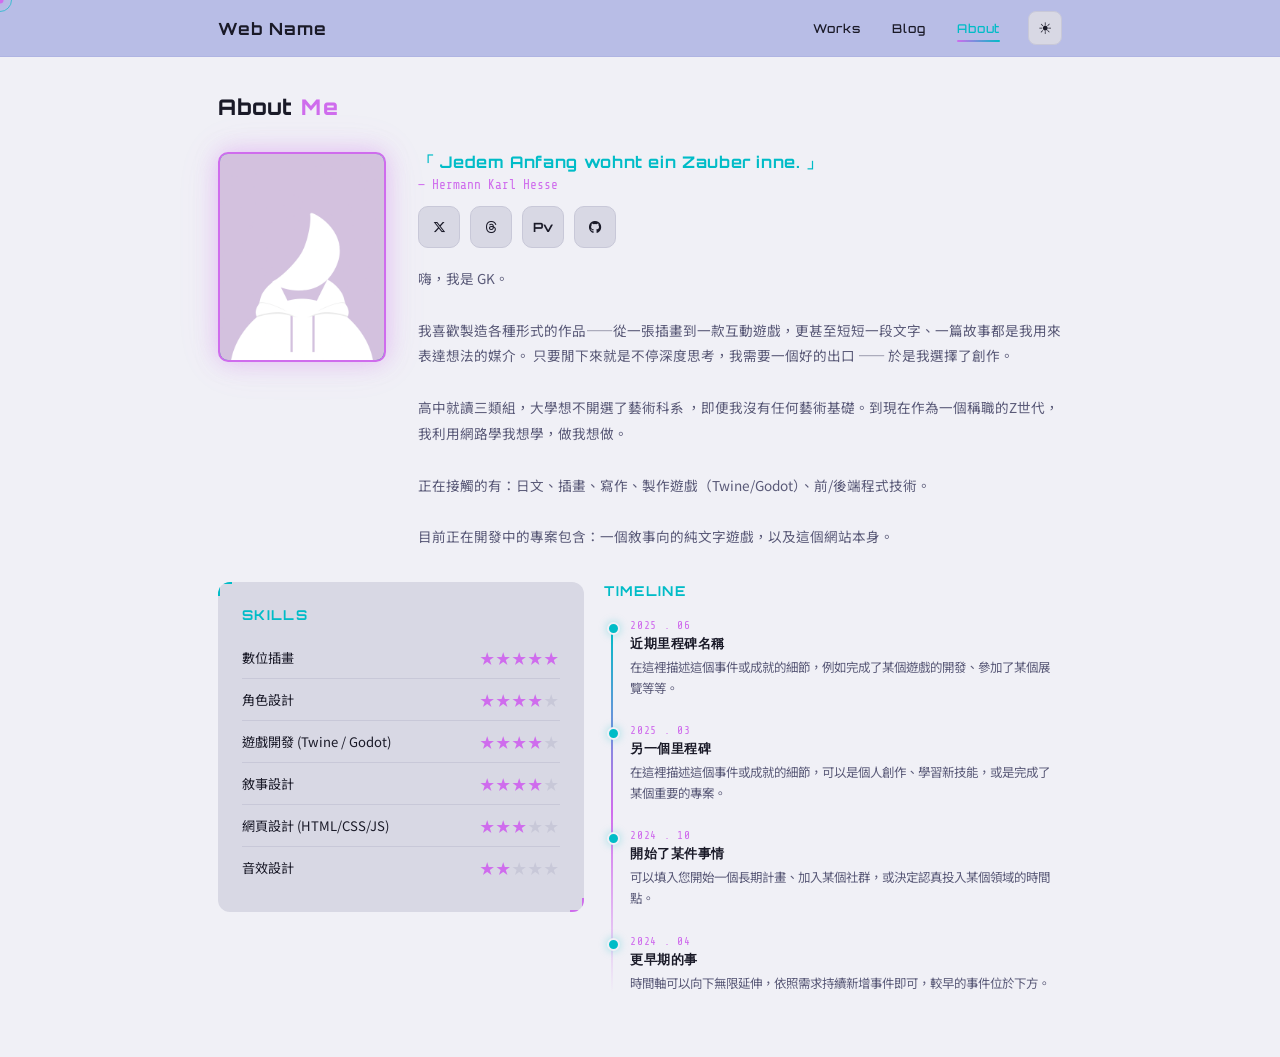
==== about.html @ 09acd8f0 "add pages" ====
<!doctype html>
<html lang="zh-Hant" data-theme="light">
  <head>
    <meta charset="UTF-8" />
    <meta name="viewport" content="width=device-width, initial-scale=1.0" />
    <title>About — Your Name</title>
    <link rel="stylesheet" href="style.css" />
    <link rel="preconnect" href="https://fonts.googleapis.com" />
    <link rel="preconnect" href="https://fonts.gstatic.com" crossorigin />
    <!-- Font Awesome 6 for social icons -->
    <link
      rel="stylesheet"
      href="https://cdnjs.cloudflare.com/ajax/libs/font-awesome/6.5.0/css/all.min.css"
    />
  </head>
  <body>
    <!-- ── CURSOR ────────────────────────────────────────── -->
    <div class="cursor-dot" id="cursorDot"></div>
    <div class="cursor-ring" id="cursorRing"></div>

    <!-- ── NAVIGATION ─────────────────────────────────────── -->
    <nav>
      <div class="nav-inner">
        <a href="index.html" class="logo">Web Name</a>
        <div class="nav-links">
          <a href="work.html" class="nav-link">Works</a>
          <a href="blog.html" class="nav-link">Blog</a>
          <a href="about.html" class="nav-link active">About</a>
          <button class="theme-toggle" id="themeToggle" title="切換主題">
            ☀
          </button>
        </div>
      </div>
    </nav>

    <!-- ── MAIN ───────────────────────────────────────────── -->
    <main>
      <h1 class="page-heading">About <span class="accent">Me</span></h1>

      <!-- ═══ Hero Section ════════════════════════════════════ -->
      <div class="about-hero">
        <!-- Photo -->
        <div class="about-photo">
          <img src="Profile_Ret.png" alt="Your Name" />
        </div>

        <!-- Text Block -->
        <div class="about-text">
          <div class="about-quote">
            「 Jedem Anfang wohnt ein Zauber inne. 」
          </div>
          <div class="about-quote-sub">— Hermann Karl Hesse</div>

          <!-- Social Buttons -->
          <div class="socials">
            <a
              href="https://x.com/none_shadow01"
              target="_blank"
              class="social-btn"
              title="X (Twitter)"
            >
              <i class="fa-brands fa-x-twitter"></i>
            </a>
            <a
              href="https://www.threads.com/@ns7414_"
              target="_blank"
              class="social-btn"
              title="Threads"
            >
              <i class="fa-brands fa-threads"></i>
            </a>
            <!-- Pixiv 無 FA 圖示，使用自訂文字 -->
            <a
              href="https://www.pixiv.net/users/71376239"
              target="_blank"
              class="social-btn"
              title="Pixiv"
            >
              Pv
            </a>
            <a
              href="https://github.com/ns-7414"
              target="_blank"
              class="social-btn"
              title="GitHub"
            >
              <i class="fa-brands fa-github"></i>
            </a>
          </div>

          <!-- Bio -->
          <p class="about-bio">
            嗨，我是 GK。<br /><br />
            我喜歡製造各種形式的作品——從一張插畫到一款互動遊戲，更甚至短短一段文字、一篇故事都是我用來表達想法的媒介。
            只要閒下來就是不停深度思考，我需要一個好的出口 ——
            於是我選擇了創作。<br /><br />
            高中就讀三類組，大學想不開選了藝術科系
            ，即便我沒有任何藝術基礎。到現在作為一個稱職的Z世代，我利用網路學我想學，做我想做。<br /><br />
            正在接觸的有：日文、插畫、寫作、製作遊戲（Twine/Godot）、前/後端程式技術。<br /><br />
            目前正在開發中的專案包含：一個敘事向的純文字遊戲，以及這個網站本身。
          </p>
        </div>
      </div>

      <!-- ═══ Bottom Grid: Skills + Timeline ═════════════════ -->
      <div class="about-bottom">
        <!-- Detailed Skills Card -->
        <div class="card">
          <div class="card-title">Skills</div>

          <div class="skill-detail">
            <span class="skill-detail-name">數位插畫</span>
            <span class="stars">
              <span class="star-on">★</span><span class="star-on">★</span
              ><span class="star-on">★</span><span class="star-on">★</span
              ><span class="star-on">★</span>
            </span>
          </div>
          <div class="skill-detail">
            <span class="skill-detail-name">角色設計</span>
            <span class="stars">
              <span class="star-on">★</span><span class="star-on">★</span
              ><span class="star-on">★</span><span class="star-on">★</span
              ><span class="star-off">★</span>
            </span>
          </div>
          <div class="skill-detail">
            <span class="skill-detail-name">遊戲開發 (Twine / Godot)</span>
            <span class="stars">
              <span class="star-on">★</span><span class="star-on">★</span
              ><span class="star-on">★</span><span class="star-on">★</span
              ><span class="star-off">★</span>
            </span>
          </div>
          <div class="skill-detail">
            <span class="skill-detail-name">敘事設計</span>
            <span class="stars">
              <span class="star-on">★</span><span class="star-on">★</span
              ><span class="star-on">★</span><span class="star-on">★</span
              ><span class="star-off">★</span>
            </span>
          </div>
          <div class="skill-detail">
            <span class="skill-detail-name">網頁設計 (HTML/CSS/JS)</span>
            <span class="stars">
              <span class="star-on">★</span><span class="star-on">★</span
              ><span class="star-on">★</span><span class="star-off">★</span
              ><span class="star-off">★</span>
            </span>
          </div>
          <div class="skill-detail">
            <span class="skill-detail-name">音效設計</span>
            <span class="stars">
              <span class="star-on">★</span><span class="star-on">★</span
              ><span class="star-off">★</span><span class="star-off">★</span
              ><span class="star-off">★</span>
            </span>
          </div>
        </div>

        <!-- Timeline -->
        <div>
          <div class="timeline-title">Timeline</div>
          <div class="timeline">
            <div class="tl-item">
              <div class="tl-dot"></div>
              <div class="tl-date">2025 . 06</div>
              <div class="tl-event-title">近期里程碑名稱</div>
              <div class="tl-desc">
                在這裡描述這個事件或成就的細節，例如完成了某個遊戲的開發、參加了某個展覽等等。
              </div>
            </div>

            <div class="tl-item">
              <div class="tl-dot"></div>
              <div class="tl-date">2025 . 03</div>
              <div class="tl-event-title">另一個里程碑</div>
              <div class="tl-desc">
                在這裡描述這個事件或成就的細節，可以是個人創作、學習新技能，或是完成了某個重要的專案。
              </div>
            </div>

            <div class="tl-item">
              <div class="tl-dot"></div>
              <div class="tl-date">2024 . 10</div>
              <div class="tl-event-title">開始了某件事情</div>
              <div class="tl-desc">
                可以填入您開始一個長期計畫、加入某個社群，或決定認真投入某個領域的時間點。
              </div>
            </div>

            <div class="tl-item">
              <div class="tl-dot"></div>
              <div class="tl-date">2024 . 04</div>
              <div class="tl-event-title">更早期的事</div>
              <div class="tl-desc">
                時間軸可以向下無限延伸，依照需求持續新增事件即可，較早的事件位於下方。
              </div>
            </div>
          </div>
        </div>
      </div>
      <!-- /about-bottom -->
    </main>

    <!-- ── SCRIPTS ─────────────────────────────────────────── -->
    <script>
      /* ── Cursor ── */
      const dot = document.getElementById("cursorDot");
      const ring = document.getElementById("cursorRing");
      let mx = 0,
        my = 0,
        rx = 0,
        ry = 0;
      document.addEventListener("mousemove", (e) => {
        mx = e.clientX;
        my = e.clientY;
        dot.style.left = mx + "px";
        dot.style.top = my + "px";
      });
      (function animateRing() {
        rx += (mx - rx) * 0.13;
        ry += (my - ry) * 0.13;
        ring.style.left = rx + "px";
        ring.style.top = ry + "px";
        requestAnimationFrame(animateRing);
      })();
      document.querySelectorAll("a, button").forEach((el) => {
        el.addEventListener("mouseenter", () => {
          dot.classList.add("expanded");
          ring.classList.add("expanded");
        });
        el.addEventListener("mouseleave", () => {
          dot.classList.remove("expanded");
          ring.classList.remove("expanded");
        });
      });

      /* ── Theme Toggle ── */
      const toggle = document.getElementById("themeToggle");
      const saved = localStorage.getItem("theme") || "light";
      document.documentElement.setAttribute("data-theme", saved);
      toggle.textContent = saved === "dark" ? "☽" : "☀";
      toggle.addEventListener("click", () => {
        const curr = document.documentElement.getAttribute("data-theme");
        const next = curr === "dark" ? "light" : "dark";
        document.documentElement.setAttribute("data-theme", next);
        localStorage.setItem("theme", next);
        toggle.textContent = next === "dark" ? "☽" : "☀";
      });
    </script>
  </body>
</html>
---- style.css ----
/* ================================================================
   PERSONAL PORTFOLIO + BLOG — GAME STYLE
   style.css
   ================================================================ */

@import url("https://fonts.googleapis.com/css2?family=Noto+Sans+TC:wght@300;400;500;700&family=Orbitron:wght@400;500;600;700;900&family=Share+Tech+Mono&display=swap");

/* ── VARIABLES ─────────────────────────────────────────────── */
:root {
  --bg: #f0f0f6;
  --bg2: #e4e4ec;
  --card: #d8d8e4;
  --card2: #c8c8d8;
  --text: #1a1a28;
  --text2: #5a5a78;
  --nav-bg: rgba(180, 185, 228, 0.92);
  --nav-border: rgba(160, 165, 220, 0.4);
  --purple: #cf6ced;
  --cyan: #00bcc7;
  --green: #46ebac;
  --shadow: rgba(0, 0, 0, 0.1);
  --shadow-md: rgba(0, 0, 0, 0.16);
  --glow-p: rgba(207, 108, 237, 0.35);
  --glow-c: rgba(0, 188, 199, 0.35);
  --r: 12px;
  --r-sm: 8px;
}

[data-theme="dark"] {
  --bg: #0a0a10;
  --bg2: #14141e;
  --card: #1c1c2c;
  --card2: #262638;
  --text: #e2e2f2;
  --text2: #8080a8;
  --nav-bg: rgba(12, 12, 24, 0.94);
  --nav-border: rgba(60, 60, 100, 0.5);
  --shadow: rgba(0, 0, 0, 0.4);
  --shadow-md: rgba(0, 0, 0, 0.55);
}

/* ── RESET & BASE ─────────────────────────────────────────── */
*,
*::before,
*::after {
  margin: 0;
  padding: 0;
  box-sizing: border-box;
}

html {
  scroll-behavior: smooth;
}

body {
  font-family: "Noto Sans TC", sans-serif;
  background: var(--bg);
  color: var(--text);
  transition:
    background 0.35s,
    color 0.35s;
  cursor: none;
  min-height: 100vh;
  overflow-x: hidden;
}

a {
  color: inherit;
  text-decoration: none;
}
img {
  display: block;
  width: 100%;
  height: 100%;
  object-fit: cover;
}

/* ── CUSTOM CURSOR ─────────────────────────────────────────── */
.cursor-dot {
  position: fixed;
  width: 7px;
  height: 7px;
  background: var(--purple);
  border-radius: 50%;
  pointer-events: none;
  z-index: 9999;
  transform: translate(-50%, -50%);
  transition:
    background 0.2s,
    transform 0.1s;
  box-shadow: 0 0 6px var(--glow-p);
}
.cursor-ring {
  position: fixed;
  width: 24px;
  height: 24px;
  border: 1.5px solid var(--cyan);
  border-radius: 50%;
  pointer-events: none;
  z-index: 9998;
  transform: translate(-50%, -50%);
  opacity: 0.65;
  transition:
    width 0.25s,
    height 0.25s,
    opacity 0.25s;
}
.cursor-dot.expanded {
  width: 10px;
  height: 10px;
  background: var(--cyan);
}
.cursor-ring.expanded {
  width: 36px;
  height: 36px;
  opacity: 0.35;
}

/* ── ANNOUNCEMENT BAR ──────────────────────────────────────── */
.announce-bar {
  text-align: center;
  background: var(--green);
  overflow: hidden;
  padding: 7px 0;
  position: relative;
  z-index: 600;
}
.announce-track {
  display: inline-flex;
  white-space: nowrap;
  /* animation: marquee 30s linear infinite; */
}
.announce-track span {
  font-family: "Orbitron", monospace;
  font-size: 0.73rem;
  font-weight: 600;
  letter-spacing: 0.1em;
  color: #0a200a;
  padding: 0 48px;
}
@keyframes marquee {
  from {
    transform: translateX(0);
  }
  to {
    transform: translateX(-50%);
  }
}

/* ── NAVIGATION ────────────────────────────────────────────── */
nav {
  position: sticky;
  top: 0;
  z-index: 500;
  background: var(--nav-bg);
  backdrop-filter: blur(14px);
  -webkit-backdrop-filter: blur(14px);
  border-bottom: 1px solid var(--nav-border);
  transition: background 0.35s;
}
.nav-inner {
  max-width: 900px;
  margin: 0 auto;
  padding: 0 28px;
  height: 56px;
  display: flex;
  align-items: center;
  justify-content: space-between;
}
.logo {
  font-family: "Orbitron", monospace;
  font-size: 1.05rem;
  font-weight: 700;
  letter-spacing: 0.06em;
  color: var(--text);
  transition: color 0.2s;
}
.logo:hover {
  color: var(--cyan);
}

.nav-links {
  display: flex;
  align-items: center;
  gap: 4px;
}
.nav-link {
  font-family: "Orbitron", monospace;
  font-size: 0.76rem;
  font-weight: 500;
  letter-spacing: 0.06em;
  color: var(--text);
  padding: 8px 14px;
  position: relative;
  transition: color 0.2s;
}
.nav-link::after {
  content: "";
  position: absolute;
  bottom: 2px;
  left: 14px;
  right: 14px;
  height: 2px;
  background: linear-gradient(90deg, var(--purple), var(--cyan));
  border-radius: 2px;
  transform: scaleX(0);
  transform-origin: left;
  transition: transform 0.25s ease;
}
.nav-link.active {
  color: var(--cyan);
}
.nav-link.active::after {
  transform: scaleX(1);
}
.nav-link:hover {
  color: var(--cyan);
}
.nav-link:hover::after {
  transform: scaleX(1);
}

/* Theme toggle */
.theme-toggle {
  margin-left: 10px;
  background: var(--card);
  border: 1px solid var(--card2);
  color: var(--text);
  width: 34px;
  height: 34px;
  border-radius: var(--r-sm);
  cursor: none;
  font-size: 1rem;
  display: flex;
  align-items: center;
  justify-content: center;
  transition: all 0.2s;
  flex-shrink: 0;
}
.theme-toggle:hover {
  background: var(--purple);
  color: #fff;
  border-color: var(--purple);
  box-shadow: 0 0 10px var(--glow-p);
}

/* ── MAIN LAYOUT ───────────────────────────────────────────── */
main {
  max-width: 900px;
  margin: 0 auto;
  padding: 36px 28px 64px;
  animation: fadeUp 0.4s ease-out;
}
@keyframes fadeUp {
  from {
    opacity: 0;
    transform: translateY(14px);
  }
  to {
    opacity: 1;
    transform: translateY(0);
  }
}

/* ── CARDS ─────────────────────────────────────────────────── */
.card {
  background: var(--card);
  border-radius: var(--r);
  padding: 24px;
  position: relative;
  overflow: hidden;
  transition: box-shadow 0.25s;
}
.card:hover {
  box-shadow:
    0 6px 28px var(--shadow-md),
    0 0 0 1px rgba(0, 188, 199, 0.18);
}
/* Game UI corner brackets */
.card::before,
.card::after {
  content: "";
  position: absolute;
  width: 14px;
  height: 14px;
}
.card::before {
  top: 0;
  left: 0;
  border-top: 2px solid var(--cyan);
  border-left: 2px solid var(--cyan);
}
.card::after {
  bottom: 0;
  right: 0;
  border-bottom: 2px solid var(--purple);
  border-right: 2px solid var(--purple);
}

.card-title {
  font-family: "Orbitron", monospace;
  font-size: 0.85rem;
  font-weight: 700;
  letter-spacing: 0.1em;
  color: var(--cyan);
  margin-bottom: 14px;
  text-transform: uppercase;
}
.card-text {
  font-size: 0.84rem;
  color: var(--text2);
  line-height: 1.85;
}

/* ════════════════════════════════════════════════════════════
   INDEX PAGE
   ════════════════════════════════════════════════════════════ */
.hero {
  display: flex;
  align-items: center;
  gap: 28px;
  margin-bottom: 28px;
}
.hero-avatar {
  width: 96px;
  height: 96px;
  border-radius: 50%;
  background: linear-gradient(135deg, #4a90d9, #2060b0);
  flex-shrink: 0;
  overflow: hidden;
  border: 3px solid var(--cyan);
  box-shadow:
    0 0 18px var(--glow-c),
    0 0 36px rgba(0, 188, 199, 0.15);
}
.hero-name {
  font-family: "Orbitron", monospace;
  font-size: 1.65rem;
  font-weight: 800;
  letter-spacing: 0.04em;
  margin-bottom: 6px;
  color: var(--text);
}
.hero-tagline {
  font-size: 0.88rem;
  color: var(--text2);
  line-height: 1.6;
}
.hero-tag-accent {
  color: var(--purple);
}

.info-grid {
  display: grid;
  grid-template-columns: 1fr 1.15fr;
  gap: 20px;
}

/* ── SKILL BARS ──────────────────────────────────────────── */
.skill-item {
  margin-bottom: 20px;
}
.skill-item:last-child {
  margin-bottom: 0;
}
.skill-header {
  display: flex;
  justify-content: space-between;
  align-items: baseline;
  margin-bottom: 7px;
}
.skill-name {
  font-size: 0.8rem;
  color: var(--text2);
  letter-spacing: 0.03em;
}
.skill-val {
  font-family: "Share Tech Mono", monospace;
  font-size: 0.76rem;
  color: var(--cyan);
}
.skill-bar {
  height: 10px;
  background: var(--card2);
  border-radius: 999px;
  overflow: hidden;
  border: 1px solid rgba(255, 255, 255, 0.05);
}
.skill-fill {
  height: 100%;
  width: 0;
  background: linear-gradient(90deg, var(--purple), var(--cyan));
  border-radius: 999px;
  box-shadow: 0 0 8px var(--glow-p);
  animation: fillBar 1.5s cubic-bezier(0.22, 1, 0.36, 1) forwards;
}
.skill-fill:nth-child(1) {
  animation-delay: 0.1s;
}
.skill-fill:nth-child(2) {
  animation-delay: 0.2s;
}
.skill-fill:nth-child(3) {
  animation-delay: 0.3s;
}
@keyframes fillBar {
  to {
    width: var(--w);
  }
}

/* ════════════════════════════════════════════════════════════
   WORK PAGE
   ════════════════════════════════════════════════════════════ */
.page-heading {
  font-family: "Orbitron", monospace;
  font-size: 1.35rem;
  font-weight: 800;
  letter-spacing: 0.05em;
  margin-bottom: 32px;
  color: var(--text);
}
.page-heading .accent {
  color: var(--purple);
}

.work-section {
  margin-bottom: 44px;
}
.section-label {
  font-family: "Share Tech Mono", monospace;
  font-size: 0.78rem;
  letter-spacing: 0.12em;
  color: var(--text2);
  margin-bottom: 16px;
  text-transform: uppercase;
}
.section-label::before {
  content: "// ";
  color: var(--cyan);
}

.work-grid {
  display: grid;
  grid-template-columns: repeat(3, 1fr);
  gap: 16px;
  margin-bottom: 10px;
}
.work-card {
  border-radius: var(--r);
  overflow: hidden;
  aspect-ratio: 4/3;
  background: #56c9c4;
  position: relative;
  display: block;
  transition:
    transform 0.25s,
    box-shadow 0.25s;
}
.work-card:hover {
  transform: translateY(-5px);
  box-shadow:
    0 10px 28px var(--shadow-md),
    0 0 14px var(--glow-c);
}
.work-card img {
  position: absolute;
  inset: 0;
  width: 100%;
  height: 100%;
  object-fit: cover;
  transition: transform 0.35s;
}
.work-card:hover img {
  transform: scale(1.06);
}
.work-card-overlay {
  position: absolute;
  inset: 0;
  background: linear-gradient(to top, rgba(0, 0, 0, 0.65) 0%, transparent 55%);
  opacity: 0;
  transition: opacity 0.25s;
  display: flex;
  align-items: flex-end;
  padding: 14px;
}
.work-card:hover .work-card-overlay {
  opacity: 1;
}
.work-card-label {
  font-family: "Orbitron", monospace;
  font-size: 0.75rem;
  font-weight: 600;
  color: #fff;
  letter-spacing: 0.05em;
}

/* Color variants for placeholder cards */
.work-card.c1 {
  background: linear-gradient(135deg, #5ecfc9, #38b2ac);
}
.work-card.c2 {
  background: linear-gradient(135deg, #69d2b5, #38b2ac);
}
.work-card.c3 {
  background: linear-gradient(135deg, #5ecfc9, #2eaaa4);
}
.work-card.game-c {
  background: linear-gradient(135deg, #4a9cc7, #2b78b0);
}
.work-card.web-c {
  background: linear-gradient(135deg, #7b8fc7, #5567b0);
}

.more-link {
  display: block;
  text-align: right;
  font-family: "Share Tech Mono", monospace;
  font-size: 0.78rem;
  color: var(--cyan);
  letter-spacing: 0.08em;
  transition:
    color 0.2s,
    letter-spacing 0.2s;
}
.more-link:hover {
  color: var(--purple);
  letter-spacing: 0.14em;
}

/* ── GAME DETAIL PAGE ──────────────────────────────────────── */
.game-detail-hero {
  display: grid;
  grid-template-columns: 1.2fr 1fr;
  gap: 28px;
  margin-bottom: 28px;
}
.game-screenshots {
  display: grid;
  grid-template-columns: 1fr 1fr;
  gap: 10px;
}
.game-screenshot {
  border-radius: var(--r-sm);
  overflow: hidden;
  aspect-ratio: 16/9;
  background: var(--card);
}
.game-screenshot.main-shot {
  grid-column: 1 / -1;
  aspect-ratio: 16/9;
}
.game-info {
  display: flex;
  flex-direction: column;
  gap: 16px;
}
.game-title {
  font-family: "Orbitron", monospace;
  font-size: 1.4rem;
  font-weight: 800;
  color: var(--text);
  letter-spacing: 0.04em;
}
.game-tag {
  display: inline-block;
  font-family: "Share Tech Mono", monospace;
  font-size: 0.7rem;
  color: var(--cyan);
  border: 1px solid var(--cyan);
  padding: 2px 8px;
  border-radius: 4px;
  margin-right: 6px;
  letter-spacing: 0.06em;
}
.game-desc {
  font-size: 0.85rem;
  color: var(--text2);
  line-height: 1.85;
}
.game-link-btn {
  display: inline-flex;
  align-items: center;
  gap: 8px;
  background: linear-gradient(90deg, var(--purple), var(--cyan));
  color: #fff;
  font-family: "Orbitron", monospace;
  font-size: 0.78rem;
  font-weight: 600;
  letter-spacing: 0.08em;
  padding: 12px 24px;
  border-radius: var(--r-sm);
  transition:
    opacity 0.2s,
    transform 0.2s;
  width: fit-content;
}
.game-link-btn:hover {
  opacity: 0.9;
  transform: translateY(-2px);
}

/* ════════════════════════════════════════════════════════════
   ABOUT PAGE
   ════════════════════════════════════════════════════════════ */
.about-hero {
  display: flex;
  gap: 32px;
  margin-bottom: 32px;
  align-items: flex-start;
}
.about-photo {
  width: 168px;
  min-width: 168px;
  height: 210px;
  border-radius: 10px;
  background: linear-gradient(160deg, #5577cc, #2244aa);
  overflow: hidden;
  border: 2px solid var(--purple);
  box-shadow:
    0 0 22px var(--glow-p),
    0 0 44px rgba(207, 108, 237, 0.1);
  flex-shrink: 0;
}
.about-text {
  flex: 1;
}
.about-quote {
  font-family: "Orbitron", monospace;
  font-size: 1rem;
  font-weight: 700;
  color: var(--cyan);
  margin-bottom: 4px;
  letter-spacing: 0.04em;
}
.about-quote-sub {
  font-size: 0.8rem;
  color: var(--purple);
  margin-bottom: 14px;
  font-family: "Share Tech Mono", monospace;
}
.socials {
  display: flex;
  gap: 10px;
  margin-bottom: 18px;
}
.social-btn {
  width: 42px;
  height: 42px;
  background: var(--card);
  border-radius: 10px;
  display: flex;
  align-items: center;
  justify-content: center;
  color: var(--text);
  font-size: 1.05rem;
  border: 1px solid var(--card2);
  transition: all 0.22s;
  font-family: "Orbitron", monospace;
  font-weight: 700;
  font-size: 0.8rem;
}
.social-btn:hover {
  background: var(--cyan);
  color: #fff;
  border-color: var(--cyan);
  box-shadow: 0 0 14px var(--glow-c);
  transform: translateY(-2px);
}
.about-bio {
  font-size: 0.85rem;
  color: var(--text2);
  line-height: 1.9;
}

/* About bottom grid */
.about-bottom {
  display: grid;
  grid-template-columns: 1fr 1.25fr;
  gap: 20px;
  align-items: start;
}

/* Detailed skills */
.skill-detail {
  display: flex;
  align-items: center;
  gap: 10px;
  padding: 10px 0;
  border-bottom: 1px solid var(--card2);
  font-size: 0.82rem;
}
.skill-detail:last-child {
  border-bottom: none;
}
.skill-detail-name {
  flex: 1;
  color: var(--text);
}
.stars {
  letter-spacing: 2px;
  font-size: 0.9rem;
}
.star-on {
  color: var(--purple);
}
.star-off {
  color: var(--card2);
}

/* Timeline */
.timeline-title {
  font-family: "Orbitron", monospace;
  font-size: 0.85rem;
  font-weight: 700;
  letter-spacing: 0.1em;
  color: var(--cyan);
  margin-bottom: 20px;
  text-transform: uppercase;
}
.timeline {
  position: relative;
  padding-left: 26px;
}
.timeline::before {
  content: "";
  position: absolute;
  left: 7px;
  top: 8px;
  bottom: 0;
  width: 2px;
  background: linear-gradient(
    to bottom,
    var(--cyan),
    var(--purple),
    transparent
  );
  border-radius: 2px;
}
.tl-item {
  position: relative;
  margin-bottom: 26px;
}
.tl-item:last-child {
  margin-bottom: 0;
}
.tl-dot {
  position: absolute;
  left: -23px;
  top: 3px;
  width: 13px;
  height: 13px;
  border-radius: 50%;
  background: var(--cyan);
  border: 2px solid var(--bg);
  box-shadow: 0 0 8px var(--glow-c);
  transition: background 0.2s;
}
.tl-item:hover .tl-dot {
  background: var(--purple);
}
.tl-date {
  font-family: "Share Tech Mono", monospace;
  font-size: 0.7rem;
  color: var(--purple);
  letter-spacing: 0.06em;
  margin-bottom: 3px;
}
.tl-event-title {
  font-family: "Orbitron", monospace;
  font-size: 0.8rem;
  font-weight: 600;
  color: var(--text);
  letter-spacing: 0.04em;
  margin-bottom: 4px;
}
.tl-desc {
  font-size: 0.78rem;
  color: var(--text2);
  line-height: 1.65;
}

/* ════════════════════════════════════════════════════════════
   BLOG PAGE
   ════════════════════════════════════════════════════════════ */
.filter-row {
  display: flex;
  gap: 10px;
  margin-bottom: 28px;
  flex-wrap: wrap;
}
.filter-btn {
  padding: 7px 22px;
  border-radius: 999px;
  border: 1.5px solid var(--card2);
  background: transparent;
  color: var(--text2);
  font-size: 0.8rem;
  cursor: none;
  font-family: "Noto Sans TC", sans-serif;
  letter-spacing: 0.04em;
  transition: all 0.22s;
}
.filter-btn:hover {
  border-color: var(--cyan);
  color: var(--cyan);
}
.filter-btn.active {
  background: linear-gradient(90deg, var(--purple), var(--cyan));
  border-color: transparent;
  color: #fff;
  box-shadow: 0 0 12px var(--glow-c);
}

.article-list {
  display: flex;
  flex-direction: column;
  gap: 14px;
}
.article-card {
  display: flex;
  gap: 0;
  background: var(--card);
  border-radius: var(--r);
  overflow: hidden;
  text-decoration: none;
  color: var(--text);
  border: 1px solid transparent;
  transition:
    transform 0.22s,
    box-shadow 0.22s,
    border-color 0.22s;
}
.article-card:hover {
  transform: translateX(5px);
  box-shadow: 0 6px 24px var(--shadow-md);
  border-color: rgba(0, 188, 199, 0.25);
}
.article-thumb {
  width: 134px;
  min-width: 134px;
  height: 116px;
  background: linear-gradient(135deg, #5ecfc9, #38b2ac);
  flex-shrink: 0;
  overflow: hidden;
  position: relative;
}
.article-thumb::after {
  content: "";
  position: absolute;
  inset: 0;
  background: linear-gradient(to right, transparent, rgba(0, 0, 0, 0.05));
}
.article-body {
  padding: 16px 18px;
  flex: 1;
  display: flex;
  flex-direction: column;
  justify-content: center;
}
.article-cat {
  font-family: "Share Tech Mono", monospace;
  font-size: 0.68rem;
  color: var(--purple);
  letter-spacing: 0.1em;
  text-transform: uppercase;
  margin-bottom: 5px;
}
.article-title {
  font-family: "Orbitron", monospace;
  font-size: 0.88rem;
  font-weight: 700;
  color: var(--text);
  letter-spacing: 0.03em;
  margin-bottom: 8px;
  line-height: 1.4;
}
.article-excerpt {
  font-size: 0.79rem;
  color: var(--text2);
  line-height: 1.7;
  display: -webkit-box;
  -webkit-line-clamp: 3;
  -webkit-box-orient: vertical;
  overflow: hidden;
}
.article-date {
  font-family: "Share Tech Mono", monospace;
  font-size: 0.68rem;
  color: var(--cyan);
  margin-top: 8px;
  letter-spacing: 0.06em;
}

/* Article transition (hidden) */
.article-card[style*="none"] {
  display: none !important;
}

/* ── HIDDEN / UTIL ──────────────────────────────────────────── */
.hidden {
  display: none !important;
}

/* ── RESPONSIVE ─────────────────────────────────────────────── */
@media (max-width: 680px) {
  .info-grid {
    grid-template-columns: 1fr;
  }
  .work-grid {
    grid-template-columns: repeat(2, 1fr);
  }
  .about-hero {
    flex-direction: column;
  }
  .about-photo {
    width: 100%;
    min-width: unset;
    height: 220px;
  }
  .about-bottom {
    grid-template-columns: 1fr;
  }
  .article-thumb {
    width: 96px;
    min-width: 96px;
    height: 100px;
  }
  .game-detail-hero {
    grid-template-columns: 1fr;
  }
  .nav-inner {
    padding: 0 16px;
  }
  main {
    padding: 24px 16px 48px;
  }
}
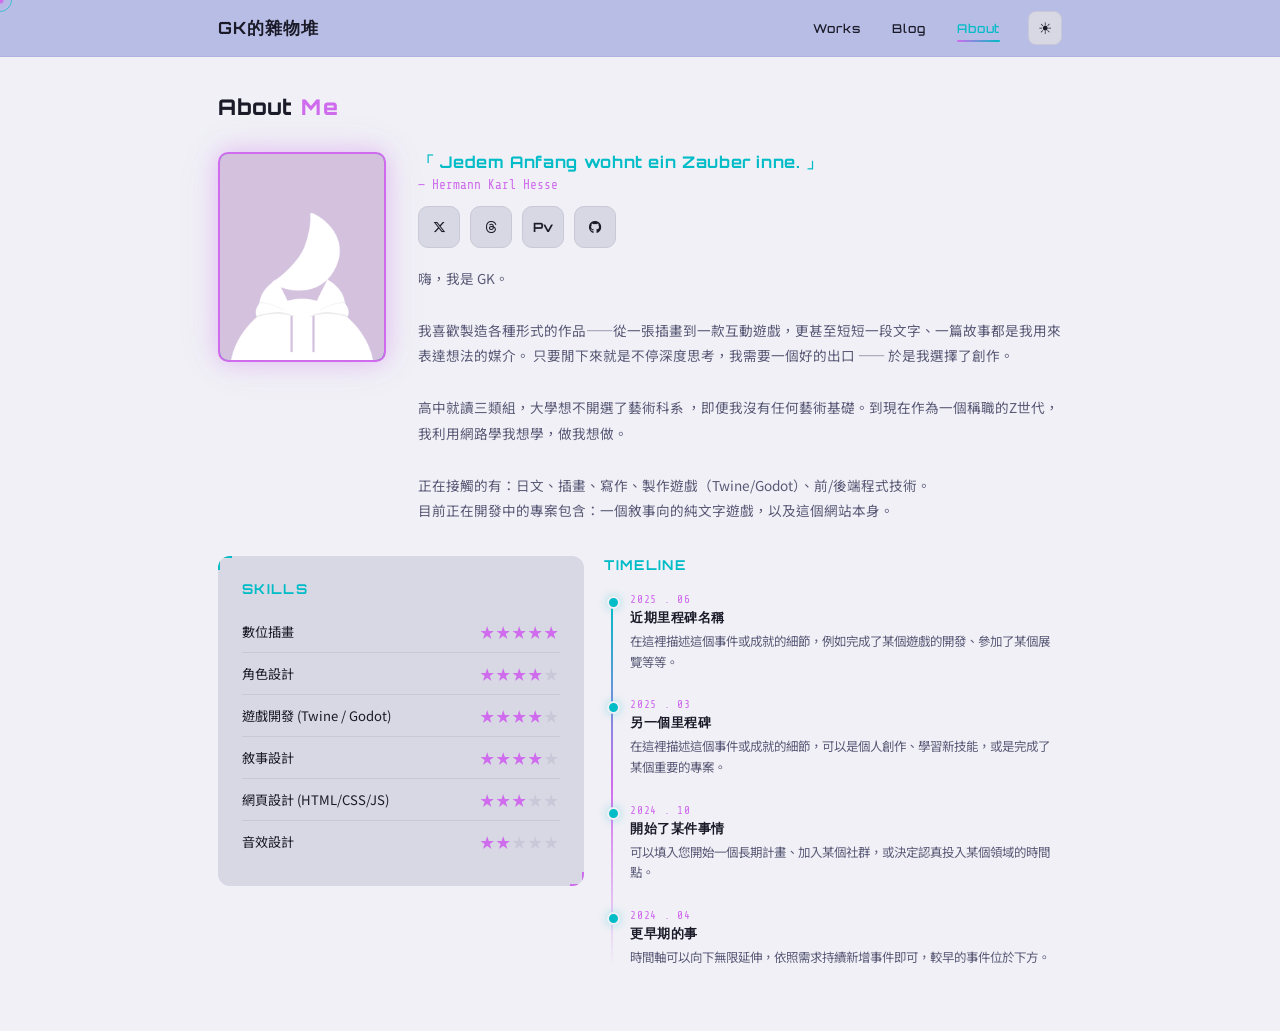
==== commit d39024db: "Upadte Update pictures address, main page's name." ====
--- a/about.html
+++ b/about.html
@@ -3,7 +3,7 @@
   <head>
     <meta charset="UTF-8" />
     <meta name="viewport" content="width=device-width, initial-scale=1.0" />
-    <title>About — Your Name</title>
+    <title>About — GK的雜物堆</title>
     <link rel="stylesheet" href="style.css" />
     <link rel="preconnect" href="https://fonts.googleapis.com" />
     <link rel="preconnect" href="https://fonts.gstatic.com" crossorigin />
@@ -21,7 +21,7 @@
     <!-- ── NAVIGATION ─────────────────────────────────────── -->
     <nav>
       <div class="nav-inner">
-        <a href="index.html" class="logo">Web Name</a>
+        <a href="index.html" class="logo">GK的雜物堆</a>
         <div class="nav-links">
           <a href="work.html" class="nav-link">Works</a>
           <a href="blog.html" class="nav-link">Blog</a>
@@ -96,7 +96,7 @@
             於是我選擇了創作。<br /><br />
             高中就讀三類組，大學想不開選了藝術科系
             ，即便我沒有任何藝術基礎。到現在作為一個稱職的Z世代，我利用網路學我想學，做我想做。<br /><br />
-            正在接觸的有：日文、插畫、寫作、製作遊戲（Twine/Godot）、前/後端程式技術。<br /><br />
+            正在接觸的有：日文、插畫、寫作、製作遊戲（Twine/Godot）、前/後端程式技術。<br />
             目前正在開發中的專案包含：一個敘事向的純文字遊戲，以及這個網站本身。
           </p>
         </div>
--- a/style.css
+++ b/style.css
@@ -49,6 +49,8 @@
 }
 
 html {
+  /* 假設你的 nav 高度是 80px，建議多加 10-20px 的間距 */
+  scroll-padding-top: 90px;
   scroll-behavior: smooth;
 }
 
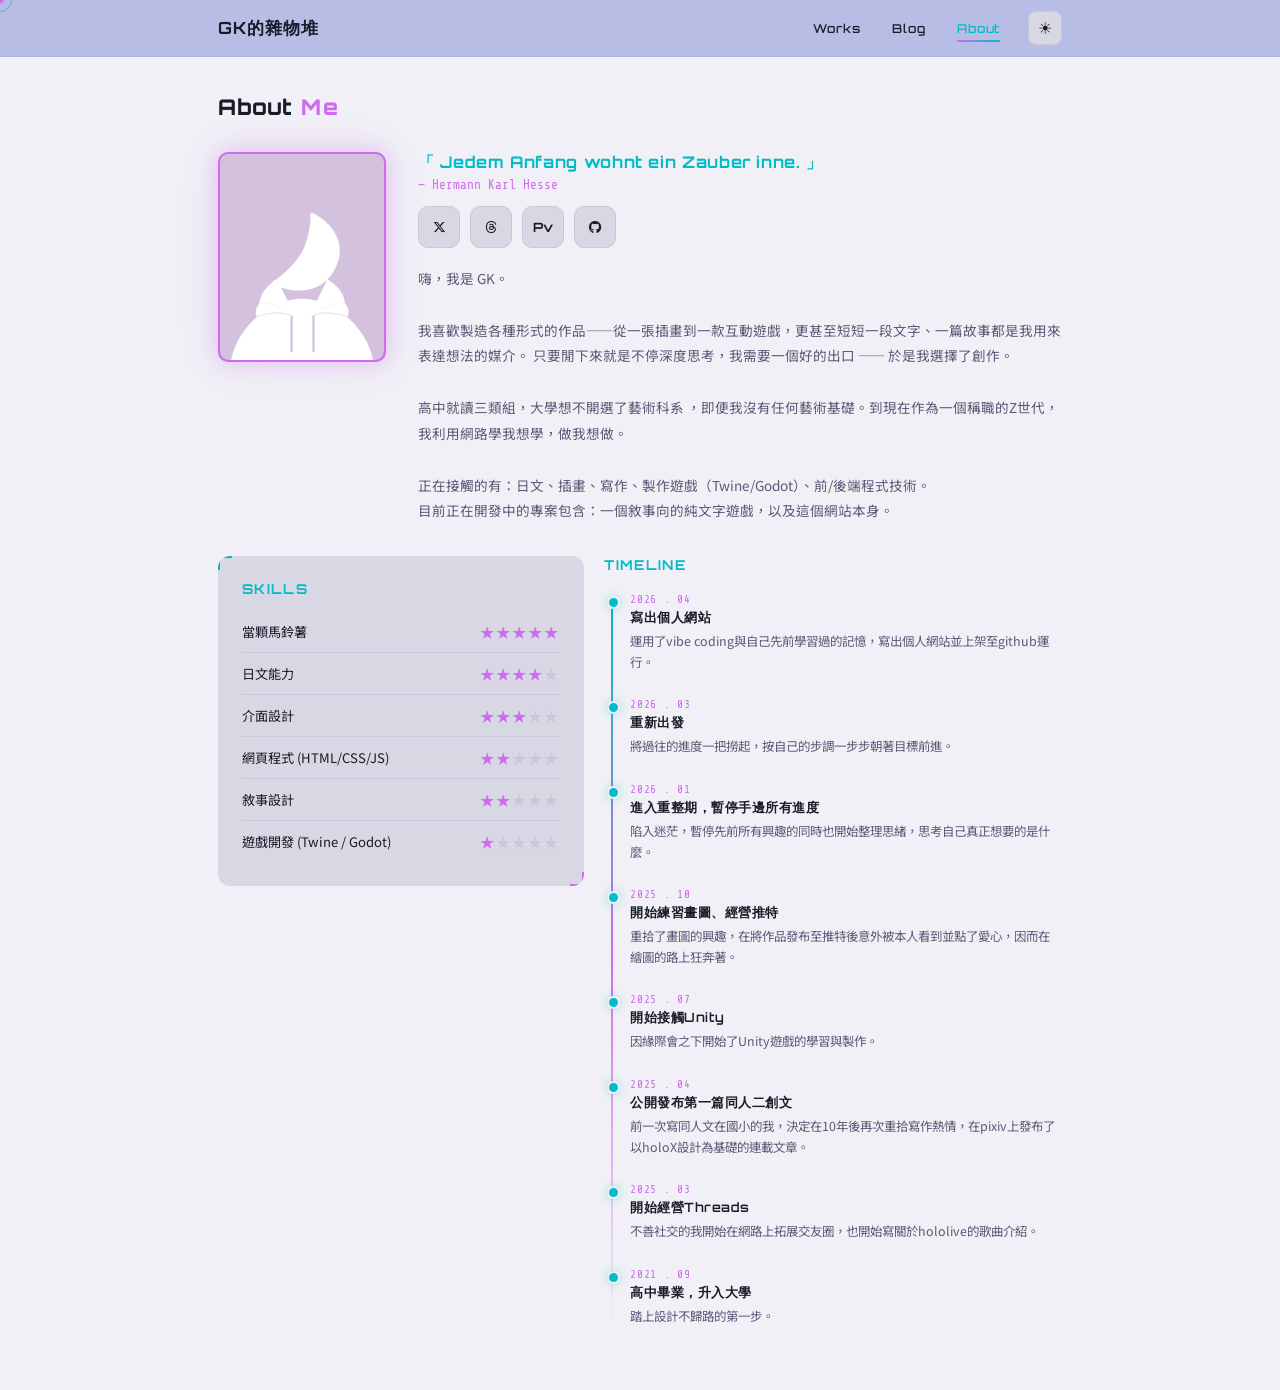
==== commit 2e0b9060: "update about update timeline and skills." ====
--- a/about.html
+++ b/about.html
@@ -109,7 +109,7 @@
           <div class="card-title">Skills</div>
 
           <div class="skill-detail">
-            <span class="skill-detail-name">數位插畫</span>
+            <span class="skill-detail-name">當顆馬鈴薯</span>
             <span class="stars">
               <span class="star-on">★</span><span class="star-on">★</span
               ><span class="star-on">★</span><span class="star-on">★</span
@@ -117,7 +117,7 @@
             </span>
           </div>
           <div class="skill-detail">
-            <span class="skill-detail-name">角色設計</span>
+            <span class="skill-detail-name">日文能力</span>
             <span class="stars">
               <span class="star-on">★</span><span class="star-on">★</span
               ><span class="star-on">★</span><span class="star-on">★</span
@@ -125,33 +125,33 @@
             </span>
           </div>
           <div class="skill-detail">
+            <span class="skill-detail-name">介面設計</span>
+            <span class="stars">
+              <span class="star-on">★</span><span class="star-on">★</span
+              ><span class="star-on">★</span><span class="star-off">★</span
+              ><span class="star-off">★</span>
+            </span>
+          </div>
+          <div class="skill-detail">
+            <span class="skill-detail-name">網頁程式 (HTML/CSS/JS)</span>
+            <span class="stars">
+              <span class="star-on">★</span><span class="star-on">★</span
+              ><span class="star-off">★</span><span class="star-off">★</span
+              ><span class="star-off">★</span>
+            </span>
+          </div>
+          <div class="skill-detail">
+            <span class="skill-detail-name">敘事設計</span>
+            <span class="stars">
+              <span class="star-on">★</span><span class="star-on">★</span
+              ><span class="star-off">★</span><span class="star-off">★</span
+              ><span class="star-off">★</span>
+            </span>
+          </div>
+          <div class="skill-detail">
             <span class="skill-detail-name">遊戲開發 (Twine / Godot)</span>
             <span class="stars">
-              <span class="star-on">★</span><span class="star-on">★</span
-              ><span class="star-on">★</span><span class="star-on">★</span
-              ><span class="star-off">★</span>
-            </span>
-          </div>
-          <div class="skill-detail">
-            <span class="skill-detail-name">敘事設計</span>
-            <span class="stars">
-              <span class="star-on">★</span><span class="star-on">★</span
-              ><span class="star-on">★</span><span class="star-on">★</span
-              ><span class="star-off">★</span>
-            </span>
-          </div>
-          <div class="skill-detail">
-            <span class="skill-detail-name">網頁設計 (HTML/CSS/JS)</span>
-            <span class="stars">
-              <span class="star-on">★</span><span class="star-on">★</span
-              ><span class="star-on">★</span><span class="star-off">★</span
-              ><span class="star-off">★</span>
-            </span>
-          </div>
-          <div class="skill-detail">
-            <span class="skill-detail-name">音效設計</span>
-            <span class="stars">
-              <span class="star-on">★</span><span class="star-on">★</span
+              <span class="star-on">★</span><span class="star-off">★</span
               ><span class="star-off">★</span><span class="star-off">★</span
               ><span class="star-off">★</span>
             </span>
@@ -164,38 +164,73 @@
           <div class="timeline">
             <div class="tl-item">
               <div class="tl-dot"></div>
-              <div class="tl-date">2025 . 06</div>
-              <div class="tl-event-title">近期里程碑名稱</div>
-              <div class="tl-desc">
-                在這裡描述這個事件或成就的細節，例如完成了某個遊戲的開發、參加了某個展覽等等。
+              <div class="tl-date">2026 . 04</div>
+              <div class="tl-event-title">寫出個人網站</div>
+              <div class="tl-desc">
+                運用了vibe
+                coding與自己先前學習過的記憶，寫出個人網站並上架至github運行。
+              </div>
+            </div>
+
+            <div class="tl-item">
+              <div class="tl-dot"></div>
+              <div class="tl-date">2026 . 03</div>
+              <div class="tl-event-title">重新出發</div>
+              <div class="tl-desc">
+                將過往的進度一把撈起，按自己的步調一步步朝著目標前進。
+              </div>
+            </div>
+
+            <div class="tl-item">
+              <div class="tl-dot"></div>
+              <div class="tl-date">2026 . 01</div>
+              <div class="tl-event-title">進入重整期，暫停手邊所有進度</div>
+              <div class="tl-desc">
+                陷入迷茫，暫停先前所有興趣的同時也開始整理思緒，思考自己真正想要的是什麼。
+              </div>
+            </div>
+
+            <div class="tl-item">
+              <div class="tl-dot"></div>
+              <div class="tl-date">2025 . 10</div>
+              <div class="tl-event-title">開始練習畫圖、經營推特</div>
+              <div class="tl-desc">
+                重拾了畫圖的興趣，在將作品發布至推特後意外被本人看到並點了愛心，因而在繪圖的路上狂奔著。
+              </div>
+            </div>
+
+            <div class="tl-item">
+              <div class="tl-dot"></div>
+              <div class="tl-date">2025 . 07</div>
+              <div class="tl-event-title">開始接觸Unity</div>
+              <div class="tl-desc">
+                因緣際會之下開始了Unity遊戲的學習與製作。
+              </div>
+            </div>
+
+            <div class="tl-item">
+              <div class="tl-dot"></div>
+              <div class="tl-date">2025 . 04</div>
+              <div class="tl-event-title">公開發布第一篇同人二創文</div>
+              <div class="tl-desc">
+                前一次寫同人文在國小的我，決定在10年後再次重拾寫作熱情，在pixiv上發布了以holoX設計為基礎的連載文章。
               </div>
             </div>
 
             <div class="tl-item">
               <div class="tl-dot"></div>
               <div class="tl-date">2025 . 03</div>
-              <div class="tl-event-title">另一個里程碑</div>
-              <div class="tl-desc">
-                在這裡描述這個事件或成就的細節，可以是個人創作、學習新技能，或是完成了某個重要的專案。
-              </div>
-            </div>
-
-            <div class="tl-item">
-              <div class="tl-dot"></div>
-              <div class="tl-date">2024 . 10</div>
-              <div class="tl-event-title">開始了某件事情</div>
-              <div class="tl-desc">
-                可以填入您開始一個長期計畫、加入某個社群，或決定認真投入某個領域的時間點。
-              </div>
-            </div>
-
-            <div class="tl-item">
-              <div class="tl-dot"></div>
-              <div class="tl-date">2024 . 04</div>
-              <div class="tl-event-title">更早期的事</div>
-              <div class="tl-desc">
-                時間軸可以向下無限延伸，依照需求持續新增事件即可，較早的事件位於下方。
-              </div>
+              <div class="tl-event-title">開始經營Threads</div>
+              <div class="tl-desc">
+                不善社交的我開始在網路上拓展交友圈，也開始寫關於hololive的歌曲介紹。
+              </div>
+            </div>
+
+            <div class="tl-item">
+              <div class="tl-dot"></div>
+              <div class="tl-date">2021 . 09</div>
+              <div class="tl-event-title">高中畢業，升入大學</div>
+              <div class="tl-desc">踏上設計不歸路的第一步。</div>
             </div>
           </div>
         </div>
--- a/style.css
+++ b/style.css
@@ -937,4 +937,20 @@
   main {
     padding: 24px 16px 48px;
   }
-}
+
+  /* 只在支援滑鼠的裝置上顯示自定義游標 */
+  @media (pointer: fine) {
+    #cursorDot,
+    #cursorRing {
+      display: block;
+    }
+  }
+
+  /* 在觸控裝置（手機/平板）隱藏游標 */
+  @media (pointer: coarse) {
+    #cursorDot,
+    #cursorRing {
+      display: none;
+    }
+  }
+}
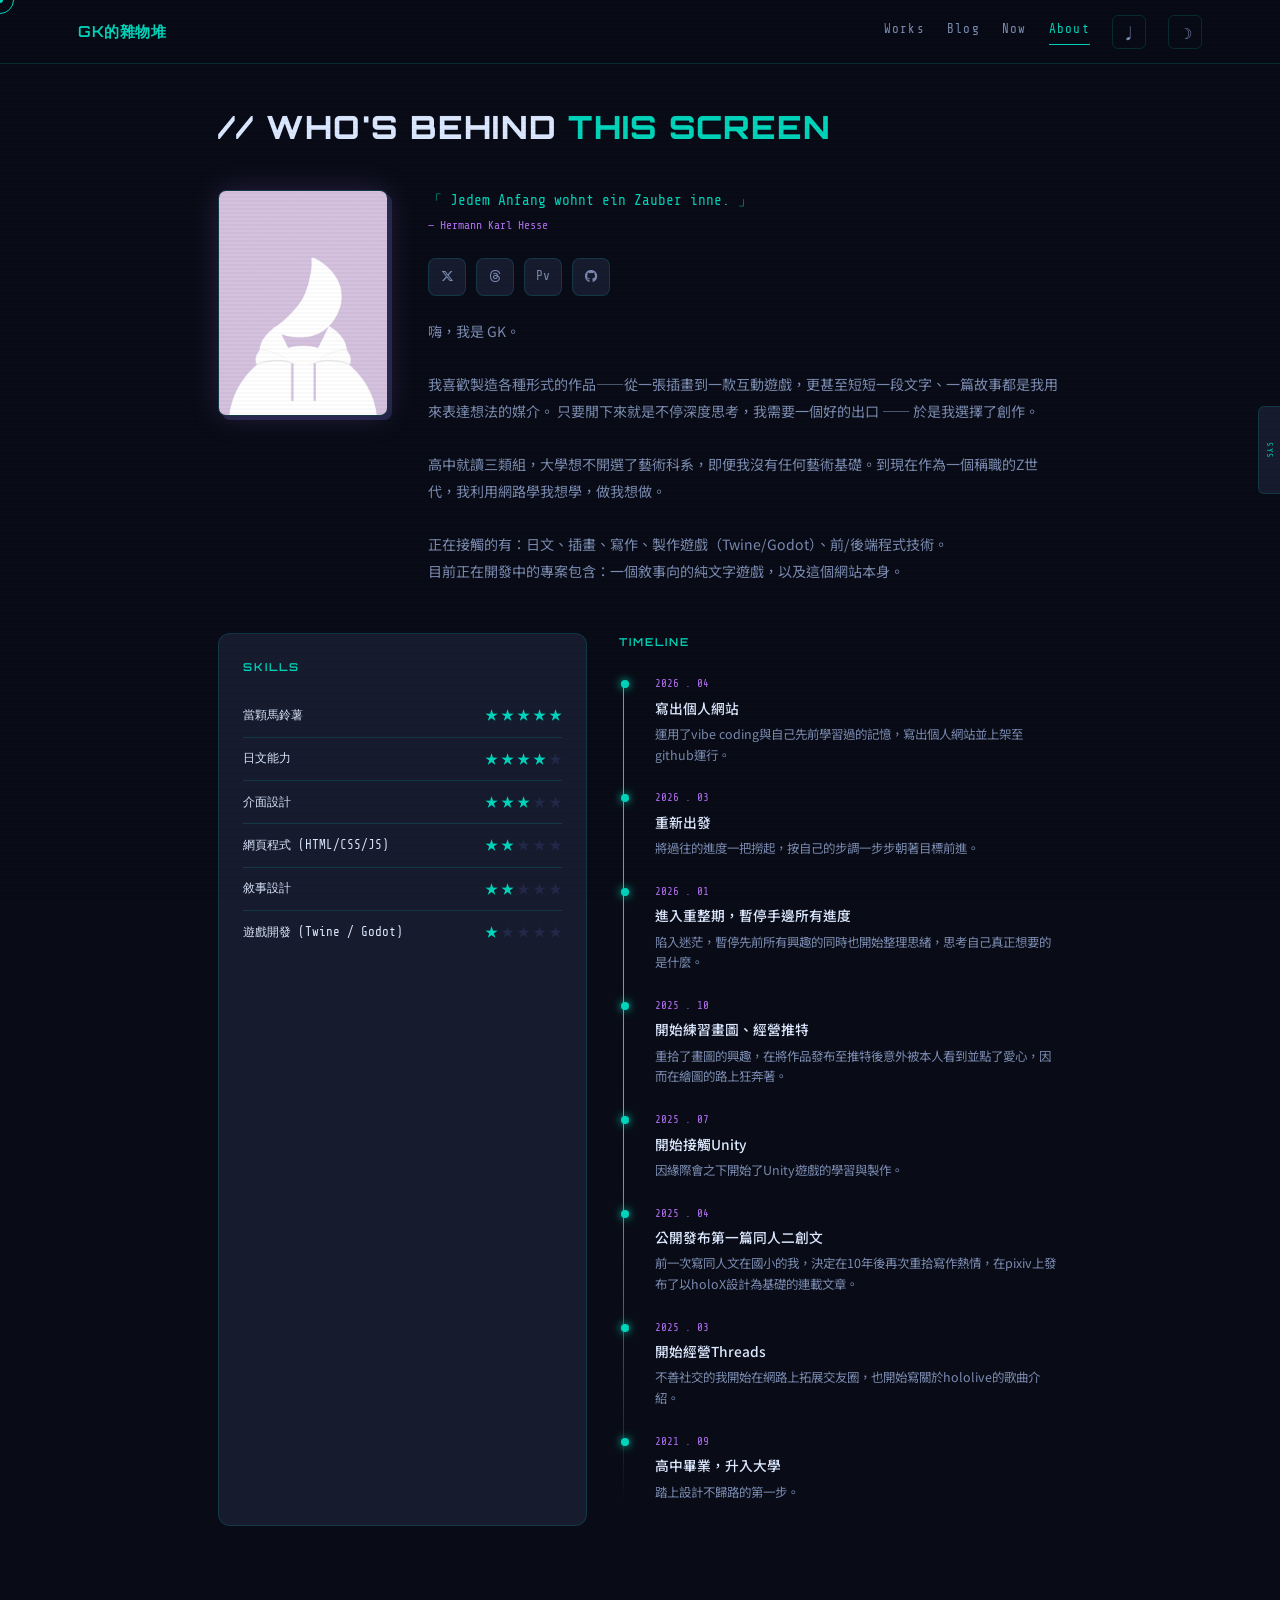
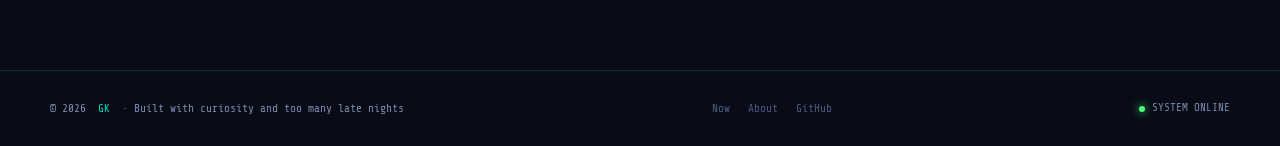
==== commit 8d001e12: "NEW page" ====
--- a/about.html
+++ b/about.html
@@ -1,288 +1,260 @@
 <!doctype html>
-<html lang="zh-Hant" data-theme="light">
-  <head>
-    <meta charset="UTF-8" />
-    <meta name="viewport" content="width=device-width, initial-scale=1.0" />
-    <title>About — GK的雜物堆</title>
-    <link rel="stylesheet" href="style.css" />
-    <link rel="preconnect" href="https://fonts.googleapis.com" />
-    <link rel="preconnect" href="https://fonts.gstatic.com" crossorigin />
-    <!-- Font Awesome 6 for social icons -->
-    <link
-      rel="stylesheet"
-      href="https://cdnjs.cloudflare.com/ajax/libs/font-awesome/6.5.0/css/all.min.css"
-    />
-  </head>
-  <body>
-    <!-- ── CURSOR ────────────────────────────────────────── -->
-    <div class="cursor-dot" id="cursorDot"></div>
-    <div class="cursor-ring" id="cursorRing"></div>
-
-    <!-- ── NAVIGATION ─────────────────────────────────────── -->
-    <nav>
-      <div class="nav-inner">
-        <a href="index.html" class="logo">GK的雜物堆</a>
-        <div class="nav-links">
-          <a href="work.html" class="nav-link">Works</a>
-          <a href="blog.html" class="nav-link">Blog</a>
-          <a href="about.html" class="nav-link active">About</a>
-          <button class="theme-toggle" id="themeToggle" title="切換主題">
-            ☀
-          </button>
-        </div>
-      </div>
-    </nav>
-
-    <!-- ── MAIN ───────────────────────────────────────────── -->
-    <main>
-      <h1 class="page-heading">About <span class="accent">Me</span></h1>
-
-      <!-- ═══ Hero Section ════════════════════════════════════ -->
-      <div class="about-hero">
-        <!-- Photo -->
-        <div class="about-photo">
-          <img src="Profile_Ret.png" alt="Your Name" />
-        </div>
-
-        <!-- Text Block -->
-        <div class="about-text">
-          <div class="about-quote">
-            「 Jedem Anfang wohnt ein Zauber inne. 」
-          </div>
-          <div class="about-quote-sub">— Hermann Karl Hesse</div>
-
-          <!-- Social Buttons -->
-          <div class="socials">
-            <a
-              href="https://x.com/none_shadow01"
-              target="_blank"
-              class="social-btn"
-              title="X (Twitter)"
-            >
-              <i class="fa-brands fa-x-twitter"></i>
-            </a>
-            <a
-              href="https://www.threads.com/@ns7414_"
-              target="_blank"
-              class="social-btn"
-              title="Threads"
-            >
-              <i class="fa-brands fa-threads"></i>
-            </a>
-            <!-- Pixiv 無 FA 圖示，使用自訂文字 -->
-            <a
-              href="https://www.pixiv.net/users/71376239"
-              target="_blank"
-              class="social-btn"
-              title="Pixiv"
-            >
-              Pv
-            </a>
-            <a
-              href="https://github.com/ns-7414"
-              target="_blank"
-              class="social-btn"
-              title="GitHub"
-            >
-              <i class="fa-brands fa-github"></i>
-            </a>
-          </div>
-
-          <!-- Bio -->
-          <p class="about-bio">
-            嗨，我是 GK。<br /><br />
-            我喜歡製造各種形式的作品——從一張插畫到一款互動遊戲，更甚至短短一段文字、一篇故事都是我用來表達想法的媒介。
-            只要閒下來就是不停深度思考，我需要一個好的出口 ——
-            於是我選擇了創作。<br /><br />
-            高中就讀三類組，大學想不開選了藝術科系
-            ，即便我沒有任何藝術基礎。到現在作為一個稱職的Z世代，我利用網路學我想學，做我想做。<br /><br />
-            正在接觸的有：日文、插畫、寫作、製作遊戲（Twine/Godot）、前/後端程式技術。<br />
-            目前正在開發中的專案包含：一個敘事向的純文字遊戲，以及這個網站本身。
-          </p>
-        </div>
-      </div>
-
-      <!-- ═══ Bottom Grid: Skills + Timeline ═════════════════ -->
-      <div class="about-bottom">
-        <!-- Detailed Skills Card -->
-        <div class="card">
-          <div class="card-title">Skills</div>
-
-          <div class="skill-detail">
-            <span class="skill-detail-name">當顆馬鈴薯</span>
-            <span class="stars">
-              <span class="star-on">★</span><span class="star-on">★</span
-              ><span class="star-on">★</span><span class="star-on">★</span
-              ><span class="star-on">★</span>
-            </span>
-          </div>
-          <div class="skill-detail">
-            <span class="skill-detail-name">日文能力</span>
-            <span class="stars">
-              <span class="star-on">★</span><span class="star-on">★</span
-              ><span class="star-on">★</span><span class="star-on">★</span
-              ><span class="star-off">★</span>
-            </span>
-          </div>
-          <div class="skill-detail">
-            <span class="skill-detail-name">介面設計</span>
-            <span class="stars">
-              <span class="star-on">★</span><span class="star-on">★</span
-              ><span class="star-on">★</span><span class="star-off">★</span
-              ><span class="star-off">★</span>
-            </span>
-          </div>
-          <div class="skill-detail">
-            <span class="skill-detail-name">網頁程式 (HTML/CSS/JS)</span>
-            <span class="stars">
-              <span class="star-on">★</span><span class="star-on">★</span
-              ><span class="star-off">★</span><span class="star-off">★</span
-              ><span class="star-off">★</span>
-            </span>
-          </div>
-          <div class="skill-detail">
-            <span class="skill-detail-name">敘事設計</span>
-            <span class="stars">
-              <span class="star-on">★</span><span class="star-on">★</span
-              ><span class="star-off">★</span><span class="star-off">★</span
-              ><span class="star-off">★</span>
-            </span>
-          </div>
-          <div class="skill-detail">
-            <span class="skill-detail-name">遊戲開發 (Twine / Godot)</span>
-            <span class="stars">
-              <span class="star-on">★</span><span class="star-off">★</span
-              ><span class="star-off">★</span><span class="star-off">★</span
-              ><span class="star-off">★</span>
-            </span>
-          </div>
-        </div>
-
-        <!-- Timeline -->
-        <div>
-          <div class="timeline-title">Timeline</div>
-          <div class="timeline">
-            <div class="tl-item">
-              <div class="tl-dot"></div>
-              <div class="tl-date">2026 . 04</div>
-              <div class="tl-event-title">寫出個人網站</div>
-              <div class="tl-desc">
-                運用了vibe
-                coding與自己先前學習過的記憶，寫出個人網站並上架至github運行。
-              </div>
-            </div>
-
-            <div class="tl-item">
-              <div class="tl-dot"></div>
-              <div class="tl-date">2026 . 03</div>
-              <div class="tl-event-title">重新出發</div>
-              <div class="tl-desc">
-                將過往的進度一把撈起，按自己的步調一步步朝著目標前進。
-              </div>
-            </div>
-
-            <div class="tl-item">
-              <div class="tl-dot"></div>
-              <div class="tl-date">2026 . 01</div>
-              <div class="tl-event-title">進入重整期，暫停手邊所有進度</div>
-              <div class="tl-desc">
-                陷入迷茫，暫停先前所有興趣的同時也開始整理思緒，思考自己真正想要的是什麼。
-              </div>
-            </div>
-
-            <div class="tl-item">
-              <div class="tl-dot"></div>
-              <div class="tl-date">2025 . 10</div>
-              <div class="tl-event-title">開始練習畫圖、經營推特</div>
-              <div class="tl-desc">
-                重拾了畫圖的興趣，在將作品發布至推特後意外被本人看到並點了愛心，因而在繪圖的路上狂奔著。
-              </div>
-            </div>
-
-            <div class="tl-item">
-              <div class="tl-dot"></div>
-              <div class="tl-date">2025 . 07</div>
-              <div class="tl-event-title">開始接觸Unity</div>
-              <div class="tl-desc">
-                因緣際會之下開始了Unity遊戲的學習與製作。
-              </div>
-            </div>
-
-            <div class="tl-item">
-              <div class="tl-dot"></div>
-              <div class="tl-date">2025 . 04</div>
-              <div class="tl-event-title">公開發布第一篇同人二創文</div>
-              <div class="tl-desc">
-                前一次寫同人文在國小的我，決定在10年後再次重拾寫作熱情，在pixiv上發布了以holoX設計為基礎的連載文章。
-              </div>
-            </div>
-
-            <div class="tl-item">
-              <div class="tl-dot"></div>
-              <div class="tl-date">2025 . 03</div>
-              <div class="tl-event-title">開始經營Threads</div>
-              <div class="tl-desc">
-                不善社交的我開始在網路上拓展交友圈，也開始寫關於hololive的歌曲介紹。
-              </div>
-            </div>
-
-            <div class="tl-item">
-              <div class="tl-dot"></div>
-              <div class="tl-date">2021 . 09</div>
-              <div class="tl-event-title">高中畢業，升入大學</div>
-              <div class="tl-desc">踏上設計不歸路的第一步。</div>
-            </div>
-          </div>
-        </div>
-      </div>
-      <!-- /about-bottom -->
-    </main>
-
-    <!-- ── SCRIPTS ─────────────────────────────────────────── -->
-    <script>
-      /* ── Cursor ── */
-      const dot = document.getElementById("cursorDot");
-      const ring = document.getElementById("cursorRing");
-      let mx = 0,
-        my = 0,
-        rx = 0,
-        ry = 0;
-      document.addEventListener("mousemove", (e) => {
-        mx = e.clientX;
-        my = e.clientY;
-        dot.style.left = mx + "px";
-        dot.style.top = my + "px";
-      });
-      (function animateRing() {
-        rx += (mx - rx) * 0.13;
-        ry += (my - ry) * 0.13;
-        ring.style.left = rx + "px";
-        ring.style.top = ry + "px";
-        requestAnimationFrame(animateRing);
-      })();
-      document.querySelectorAll("a, button").forEach((el) => {
-        el.addEventListener("mouseenter", () => {
-          dot.classList.add("expanded");
-          ring.classList.add("expanded");
-        });
-        el.addEventListener("mouseleave", () => {
-          dot.classList.remove("expanded");
-          ring.classList.remove("expanded");
-        });
-      });
-
-      /* ── Theme Toggle ── */
-      const toggle = document.getElementById("themeToggle");
-      const saved = localStorage.getItem("theme") || "light";
-      document.documentElement.setAttribute("data-theme", saved);
-      toggle.textContent = saved === "dark" ? "☽" : "☀";
-      toggle.addEventListener("click", () => {
-        const curr = document.documentElement.getAttribute("data-theme");
-        const next = curr === "dark" ? "light" : "dark";
-        document.documentElement.setAttribute("data-theme", next);
-        localStorage.setItem("theme", next);
-        toggle.textContent = next === "dark" ? "☽" : "☀";
-      });
-    </script>
-  </body>
+<html lang="zh-Hant" data-theme="dark">
+<head>
+  <meta charset="UTF-8" />
+  <meta name="viewport" content="width=device-width, initial-scale=1.0" />
+  <title>About — GK的雜物堆</title>
+  <link rel="stylesheet" href="style.css" />
+  <link rel="preconnect" href="https://fonts.googleapis.com" />
+  <link rel="preconnect" href="https://fonts.gstatic.com" crossorigin />
+  <link rel="stylesheet" href="https://cdnjs.cloudflare.com/ajax/libs/font-awesome/6.5.0/css/all.min.css" />
+</head>
+<body>
+
+  <!-- ── CURSOR ────────────────────────────────────────── -->
+  <div class="cursor-dot" id="cursorDot"></div>
+  <div class="cursor-ring" id="cursorRing"></div>
+
+  <!-- ── EASTER EGG ──────────────────────────────────────── -->
+  <div id="easterEgg">
+    <div class="egg-terminal">
+      <div class="egg-titlebar">
+        <div class="egg-dot" style="background:#ff5555"></div>
+        <div class="egg-dot" style="background:#f1fa8c"></div>
+        <div class="egg-dot" style="background:#50fa7b"></div>
+        <span class="egg-titlebar-label">gk_terminal — bash · 80×24</span>
+      </div>
+      <div class="egg-body">
+        <div class="egg-line">$ cat /home/gk/.hidden/message.txt</div>
+        <hr class="egg-sep">
+        <div class="egg-line white">喲，你找到了。</div>
+        <div class="egg-line dim">不是每個人都會嘗試 Konami Code 的。</div>
+        <div class="egg-line"> </div>
+        <div class="egg-line highlight">既然你這麼有心，就給你看些隱藏數據：</div>
+        <div class="egg-line"> </div>
+        <div class="egg-line dim">// 真實技能評比（勿外傳）</div>
+        <div class="egg-line">深夜發呆能力    ★★★★★  (MAX)</div>
+        <div class="egg-line">假裝很忙的技術  ★★★★☆</div>
+        <div class="egg-line">最後一刻才開始  ★★★★★  (MAX)</div>
+        <div class="egg-line">把一切都做完    ★★★☆☆  (進行中)</div>
+        <div class="egg-line"> </div>
+        <div class="egg-line red-txt">⚠ WARNING: 此訊息在你關閉視窗後將不復存在。</div>
+        <div class="egg-line dim">── 感謝你的造訪。繼續探索吧。</div>
+        <span class="egg-close" id="eggClose">[ 關閉終端機 ]</span>
+      </div>
+    </div>
+  </div>
+
+  <!-- ── SYSTEM PANEL ──────────────────────────────────── -->
+  <button id="sysPanelToggle" title="系統監控面板">SYS</button>
+  <div id="sysContent">
+    <div class="sys-title">// SYSTEM MONITOR</div>
+    <div class="sys-row"><span class="sys-label">TIME</span><span class="sys-val" id="sysTime">--:--:--</span></div>
+    <div class="sys-row"><span class="sys-label">LOCATION</span><span class="sys-val">TW / TPE</span></div>
+    <div class="sys-row"><span class="sys-label">WEATHER</span><span class="sys-val">☁ 24°C</span></div>
+    <hr class="sys-divider">
+    <div class="sys-bar-wrap">
+      <div class="sys-row"><span class="sys-label">CPU TEMP</span><span class="sys-val" id="sysCpu">68°C</span></div>
+      <div class="sys-bar"><div class="sys-bar-fill" id="sysCpuBar" style="width:68%"></div></div>
+    </div>
+    <div class="sys-bar-wrap">
+      <div class="sys-row"><span class="sys-label">MEMORY</span><span class="sys-val" id="sysMem">6.2 GB</span></div>
+      <div class="sys-bar"><div class="sys-bar-fill" id="sysMemBar" style="width:52%"></div></div>
+    </div>
+    <hr class="sys-divider">
+    <div class="sys-title">// GK_STATUS.log</div>
+    <div class="sys-bar-wrap">
+      <div class="sys-row"><span class="sys-label">STUDY</span><span class="sys-val">62%</span></div>
+      <div class="sys-bar"><div class="sys-bar-fill" style="width:62%"></div></div>
+    </div>
+    <div class="sys-bar-wrap">
+      <div class="sys-row"><span class="sys-label">CREATE</span><span class="sys-val">88%</span></div>
+      <div class="sys-bar"><div class="sys-bar-fill" style="width:88%"></div></div>
+    </div>
+    <div class="sys-bar-wrap">
+      <div class="sys-row"><span class="sys-label">SLEEP</span><span class="sys-val warn">31%</span></div>
+      <div class="sys-bar"><div class="sys-bar-fill" style="width:31%;background:linear-gradient(90deg,var(--yellow),var(--red))"></div></div>
+    </div>
+  </div>
+
+  <!-- ── NAVIGATION ─────────────────────────────────────── -->
+  <nav>
+    <div class="nav-inner">
+      <a href="index.html" class="logo">GK的雜物堆</a>
+      <div class="nav-links">
+        <a href="work.html"  class="nav-link">Works</a>
+        <a href="blog.html"  class="nav-link">Blog</a>
+        <a href="now.html"   class="nav-link">Now</a>
+        <a href="about.html" class="nav-link active">About</a>
+        <button class="nav-icon-btn" id="soundBtn" title="開啟環境音">♩</button>
+        <button class="nav-icon-btn" id="themeToggle" title="切換主題">☽</button>
+      </div>
+    </div>
+  </nav>
+
+  <!-- ── MAIN ───────────────────────────────────────────── -->
+  <main>
+    <h1 class="page-heading">// WHO'S BEHIND <span class="accent">THIS SCREEN</span></h1>
+
+    <!-- ═══ Hero ═════════════════════════════════════════ -->
+    <div class="about-hero">
+      <div class="about-photo">
+        <img src="Profile_Ret.png" alt="GK" />
+      </div>
+      <div class="about-text">
+        <div class="about-quote">「 Jedem Anfang wohnt ein Zauber inne. 」</div>
+        <div class="about-quote-sub">— Hermann Karl Hesse</div>
+
+        <div class="socials">
+          <a href="https://x.com/none_shadow01" target="_blank" class="social-btn" title="X (Twitter)">
+            <i class="fa-brands fa-x-twitter"></i>
+          </a>
+          <a href="https://www.threads.com/@ns7414_" target="_blank" class="social-btn" title="Threads">
+            <i class="fa-brands fa-threads"></i>
+          </a>
+          <a href="https://www.pixiv.net/users/71376239" target="_blank" class="social-btn" title="Pixiv">Pv</a>
+          <a href="https://github.com/ns-7414" target="_blank" class="social-btn" title="GitHub">
+            <i class="fa-brands fa-github"></i>
+          </a>
+        </div>
+
+        <p class="about-bio">
+          嗨，我是 GK。<br /><br />
+          我喜歡製造各種形式的作品——從一張插畫到一款互動遊戲，更甚至短短一段文字、一篇故事都是我用來表達想法的媒介。
+          只要閒下來就是不停深度思考，我需要一個好的出口 ——
+          於是我選擇了創作。<br /><br />
+          高中就讀三類組，大學想不開選了藝術科系，即便我沒有任何藝術基礎。到現在作為一個稱職的Z世代，我利用網路學我想學，做我想做。<br /><br />
+          正在接觸的有：日文、插畫、寫作、製作遊戲（Twine/Godot）、前/後端程式技術。<br />
+          目前正在開發中的專案包含：一個敘事向的純文字遊戲，以及這個網站本身。
+        </p>
+      </div>
+    </div>
+
+    <!-- ═══ Bottom Grid: Skills + Timeline ═══════════════ -->
+    <div class="about-bottom">
+
+      <!-- Skills Card -->
+      <div class="card">
+        <div class="card-title">Skills</div>
+
+        <div class="skill-detail">
+          <span class="skill-detail-name">當顆馬鈴薯</span>
+          <span class="stars">
+            <span class="star-on">★</span><span class="star-on">★</span><span class="star-on">★</span><span class="star-on">★</span><span class="star-on">★</span>
+          </span>
+        </div>
+        <div class="skill-detail">
+          <span class="skill-detail-name">日文能力</span>
+          <span class="stars">
+            <span class="star-on">★</span><span class="star-on">★</span><span class="star-on">★</span><span class="star-on">★</span><span class="star-off">★</span>
+          </span>
+        </div>
+        <div class="skill-detail">
+          <span class="skill-detail-name">介面設計</span>
+          <span class="stars">
+            <span class="star-on">★</span><span class="star-on">★</span><span class="star-on">★</span><span class="star-off">★</span><span class="star-off">★</span>
+          </span>
+        </div>
+        <div class="skill-detail">
+          <span class="skill-detail-name">網頁程式 (HTML/CSS/JS)</span>
+          <span class="stars">
+            <span class="star-on">★</span><span class="star-on">★</span><span class="star-off">★</span><span class="star-off">★</span><span class="star-off">★</span>
+          </span>
+        </div>
+        <div class="skill-detail">
+          <span class="skill-detail-name">敘事設計</span>
+          <span class="stars">
+            <span class="star-on">★</span><span class="star-on">★</span><span class="star-off">★</span><span class="star-off">★</span><span class="star-off">★</span>
+          </span>
+        </div>
+        <div class="skill-detail">
+          <span class="skill-detail-name">遊戲開發 (Twine / Godot)</span>
+          <span class="stars">
+            <span class="star-on">★</span><span class="star-off">★</span><span class="star-off">★</span><span class="star-off">★</span><span class="star-off">★</span>
+          </span>
+        </div>
+      </div>
+
+      <!-- Timeline -->
+      <div>
+        <div class="timeline-title">Timeline</div>
+        <div class="timeline">
+
+          <div class="tl-item">
+            <div class="tl-dot"></div>
+            <div class="tl-date">2026 . 04</div>
+            <div class="tl-event-title">寫出個人網站</div>
+            <div class="tl-desc">運用了vibe coding與自己先前學習過的記憶，寫出個人網站並上架至github運行。</div>
+          </div>
+
+          <div class="tl-item">
+            <div class="tl-dot"></div>
+            <div class="tl-date">2026 . 03</div>
+            <div class="tl-event-title">重新出發</div>
+            <div class="tl-desc">將過往的進度一把撈起，按自己的步調一步步朝著目標前進。</div>
+          </div>
+
+          <div class="tl-item">
+            <div class="tl-dot"></div>
+            <div class="tl-date">2026 . 01</div>
+            <div class="tl-event-title">進入重整期，暫停手邊所有進度</div>
+            <div class="tl-desc">陷入迷茫，暫停先前所有興趣的同時也開始整理思緒，思考自己真正想要的是什麼。</div>
+          </div>
+
+          <div class="tl-item">
+            <div class="tl-dot"></div>
+            <div class="tl-date">2025 . 10</div>
+            <div class="tl-event-title">開始練習畫圖、經營推特</div>
+            <div class="tl-desc">重拾了畫圖的興趣，在將作品發布至推特後意外被本人看到並點了愛心，因而在繪圖的路上狂奔著。</div>
+          </div>
+
+          <div class="tl-item">
+            <div class="tl-dot"></div>
+            <div class="tl-date">2025 . 07</div>
+            <div class="tl-event-title">開始接觸Unity</div>
+            <div class="tl-desc">因緣際會之下開始了Unity遊戲的學習與製作。</div>
+          </div>
+
+          <div class="tl-item">
+            <div class="tl-dot"></div>
+            <div class="tl-date">2025 . 04</div>
+            <div class="tl-event-title">公開發布第一篇同人二創文</div>
+            <div class="tl-desc">前一次寫同人文在國小的我，決定在10年後再次重拾寫作熱情，在pixiv上發布了以holoX設計為基礎的連載文章。</div>
+          </div>
+
+          <div class="tl-item">
+            <div class="tl-dot"></div>
+            <div class="tl-date">2025 . 03</div>
+            <div class="tl-event-title">開始經營Threads</div>
+            <div class="tl-desc">不善社交的我開始在網路上拓展交友圈，也開始寫關於hololive的歌曲介紹。</div>
+          </div>
+
+          <div class="tl-item">
+            <div class="tl-dot"></div>
+            <div class="tl-date">2021 . 09</div>
+            <div class="tl-event-title">高中畢業，升入大學</div>
+            <div class="tl-desc">踏上設計不歸路的第一步。</div>
+          </div>
+
+        </div>
+      </div>
+    </div>
+    <!-- /about-bottom -->
+  </main>
+
+  <!-- ── FOOTER ────────────────────────────────────────── -->
+  <footer>
+    <div class="footer-inner">
+      <div class="footer-copy">© 2026 &nbsp;<span>GK</span>&nbsp; · Built with curiosity and too many late nights</div>
+      <div class="footer-links">
+        <a href="now.html">Now</a>
+        <a href="about.html">About</a>
+        <a href="https://github.com/ns-7414" target="_blank">GitHub</a>
+      </div>
+      <div class="footer-status"><div class="status-dot"></div>SYSTEM ONLINE</div>
+    </div>
+  </footer>
+
+  <script src="common.js"></script>
+</body>
 </html>
--- a/style.css
+++ b/style.css
@@ -1,956 +1,1644 @@
-/* ================================================================
-   PERSONAL PORTFOLIO + BLOG — GAME STYLE
-   style.css
-   ================================================================ */
-
-@import url("https://fonts.googleapis.com/css2?family=Noto+Sans+TC:wght@300;400;500;700&family=Orbitron:wght@400;500;600;700;900&family=Share+Tech+Mono&display=swap");
-
-/* ── VARIABLES ─────────────────────────────────────────────── */
+/* ═══════════════════════════════════════════════════
+   GK的雜物堆 — style.css
+   Sci-fi Personal Portfolio · Redesign 2026
+═══════════════════════════════════════════════════ */
+
+@import url("https://fonts.googleapis.com/css2?family=Share+Tech+Mono&family=Noto+Sans+TC:wght@300;400;500&family=Orbitron:wght@400;600;800&display=swap");
+
+/* ── CSS Variables ─────────────────────────────── */
 :root {
-  --bg: #f0f0f6;
-  --bg2: #e4e4ec;
-  --card: #d8d8e4;
-  --card2: #c8c8d8;
-  --text: #1a1a28;
-  --text2: #5a5a78;
-  --nav-bg: rgba(180, 185, 228, 0.92);
-  --nav-border: rgba(160, 165, 220, 0.4);
-  --purple: #cf6ced;
-  --cyan: #00bcc7;
-  --green: #46ebac;
-  --shadow: rgba(0, 0, 0, 0.1);
-  --shadow-md: rgba(0, 0, 0, 0.16);
-  --glow-p: rgba(207, 108, 237, 0.35);
-  --glow-c: rgba(0, 188, 199, 0.35);
-  --r: 12px;
-  --r-sm: 8px;
-}
-
-[data-theme="dark"] {
-  --bg: #0a0a10;
-  --bg2: #14141e;
-  --card: #1c1c2c;
-  --card2: #262638;
-  --text: #e2e2f2;
-  --text2: #8080a8;
-  --nav-bg: rgba(12, 12, 24, 0.94);
-  --nav-border: rgba(60, 60, 100, 0.5);
-  --shadow: rgba(0, 0, 0, 0.4);
-  --shadow-md: rgba(0, 0, 0, 0.55);
-}
-
-/* ── RESET & BASE ─────────────────────────────────────────── */
+  --bg: #090c16;
+  --bg2: #0f1220;
+  --bg3: #161b2e;
+  --bg4: #1d2340;
+  --bg5: #222848;
+  --cyan: #00d4bb;
+  --cyan2: #00b8a9;
+  --cyan3: #00a496;
+  --purple: #b06ff0;
+  --purple2: #9159d1;
+  --pink: #ff79c6;
+  --yellow: #f0c060;
+  --green: #50fa7b;
+  --red: #ff5555;
+  --text: #dce8ff;
+  --text-dim: #7a8ab0;
+  --text-sub: #4a5a80;
+  --border: rgba(0, 229, 204, 0.15);
+  --border2: rgba(176, 111, 240, 0.15);
+  --glow-c: rgba(0, 229, 204, 0.2);
+  --glow-p: rgba(176, 111, 240, 0.2);
+  --mono: "Share Tech Mono", monospace;
+  --sans: "Noto Sans TC", sans-serif;
+  --display: "Orbitron", monospace;
+  --nav-h: 64px;
+  --radius: 8px;
+  --radius-lg: 12px;
+}
+
+[data-theme="light"] {
+  --bg: #edf1ff;
+  --bg2: #e4eaff;
+  --bg3: #d8e2ff;
+  --bg4: #ccd5f0;
+  --bg5: #c0cae8;
+  --text: #1a2040;
+  --text-dim: #4a5a88;
+  --text-sub: #8a9acc;
+  --border: rgba(0, 160, 144, 0.2);
+  --border2: rgba(120, 64, 208, 0.2);
+  --glow-c: rgba(0, 160, 144, 0.12);
+  --glow-p: rgba(120, 64, 208, 0.12);
+  /* --cyan: #009080;
+  --cyan2: #007060;
+  --purple: #7840d0;
+  --purple2: #5828a0; */
+}
+
+/* ── Reset ─────────────────────────────────────── */
 *,
 *::before,
 *::after {
+  box-sizing: border-box;
   margin: 0;
   padding: 0;
-  box-sizing: border-box;
-}
-
+}
 html {
-  /* 假設你的 nav 高度是 80px，建議多加 10-20px 的間距 */
-  scroll-padding-top: 90px;
   scroll-behavior: smooth;
 }
-
 body {
-  font-family: "Noto Sans TC", sans-serif;
   background: var(--bg);
   color: var(--text);
+  font-family: var(--sans);
+  font-size: 15px;
+  line-height: 1.7;
+  min-height: 100vh;
   transition:
-    background 0.35s,
-    color 0.35s;
-  cursor: none;
-  min-height: 100vh;
-  overflow-x: hidden;
-}
-
+    background 0.4s,
+    color 0.4s;
+}
 a {
   color: inherit;
   text-decoration: none;
 }
 img {
   display: block;
-  width: 100%;
-  height: 100%;
-  object-fit: cover;
-}
-
-/* ── CUSTOM CURSOR ─────────────────────────────────────────── */
-.cursor-dot {
+  max-width: 100%;
+}
+button {
+  font-family: inherit;
+}
+
+/* ── Scanline overlay ────────────────────────── */
+body::after {
+  content: "";
   position: fixed;
-  width: 7px;
-  height: 7px;
-  background: var(--purple);
-  border-radius: 50%;
+  inset: 0;
+  z-index: 9997;
   pointer-events: none;
-  z-index: 9999;
-  transform: translate(-50%, -50%);
-  transition:
-    background 0.2s,
-    transform 0.1s;
-  box-shadow: 0 0 6px var(--glow-p);
-}
+  background: repeating-linear-gradient(
+    0deg,
+    transparent,
+    transparent 2px,
+    rgba(0, 0, 0, 0.025) 2px,
+    rgba(0, 0, 0, 0.025) 4px
+  );
+}
+[data-theme="light"] body::after {
+  display: none;
+}
+
+/* ── Custom Cursor ───────────────────────────── */
+.cursor-dot,
 .cursor-ring {
   position: fixed;
-  width: 24px;
-  height: 24px;
-  border: 1.5px solid var(--cyan);
-  border-radius: 50%;
   pointer-events: none;
   z-index: 9998;
+  border-radius: 50%;
   transform: translate(-50%, -50%);
-  opacity: 0.65;
+}
+.cursor-dot {
+  width: 6px;
+  height: 6px;
+  background: var(--cyan);
+  transition:
+    width 0.2s,
+    height 0.2s,
+    background 0.2s;
+}
+.cursor-ring {
+  width: 28px;
+  height: 28px;
+  border: 1.5px solid var(--cyan);
   transition:
     width 0.25s,
     height 0.25s,
-    opacity 0.25s;
+    border-color 0.25s;
 }
 .cursor-dot.expanded {
   width: 10px;
   height: 10px;
-  background: var(--cyan);
+  background: var(--purple);
 }
 .cursor-ring.expanded {
-  width: 36px;
-  height: 36px;
-  opacity: 0.35;
-}
-
-/* ── ANNOUNCEMENT BAR ──────────────────────────────────────── */
+  width: 44px;
+  height: 44px;
+  border-color: var(--purple);
+}
+
+/* ── Announce Bar ────────────────────────────── */
 .announce-bar {
-  text-align: center;
-  background: var(--green);
+  height: 30px;
   overflow: hidden;
-  padding: 7px 0;
-  position: relative;
-  z-index: 600;
+  background: linear-gradient(90deg, var(--cyan3), var(--purple2));
+  display: flex;
+  align-items: center;
 }
 .announce-track {
-  display: inline-flex;
   white-space: nowrap;
-  /* animation: marquee 30s linear infinite; */
-}
-.announce-track span {
-  font-family: "Orbitron", monospace;
-  font-size: 0.73rem;
-  font-weight: 600;
-  letter-spacing: 0.1em;
-  color: #0a200a;
-  padding: 0 48px;
-}
-@keyframes marquee {
+  font-family: var(--mono);
+  font-size: 0.72rem;
+  color: #fff;
+  animation: ticker 22s linear infinite;
+  padding-left: 100%;
+}
+@keyframes ticker {
   from {
     transform: translateX(0);
   }
   to {
-    transform: translateX(-50%);
-  }
-}
-
-/* ── NAVIGATION ────────────────────────────────────────────── */
+    transform: translateX(-100%);
+  }
+}
+
+/* ── Navigation ──────────────────────────────── */
 nav {
   position: sticky;
   top: 0;
-  z-index: 500;
-  background: var(--nav-bg);
-  backdrop-filter: blur(14px);
-  -webkit-backdrop-filter: blur(14px);
-  border-bottom: 1px solid var(--nav-border);
-  transition: background 0.35s;
+  z-index: 900;
+  height: var(--nav-h);
+  background: rgba(9, 12, 22, 0.9);
+  backdrop-filter: blur(16px);
+  border-bottom: 1px solid var(--border);
+}
+[data-theme="light"] nav {
+  background: rgba(215, 206, 251, 0.9);
 }
 .nav-inner {
-  max-width: 900px;
+  max-width: 1180px;
   margin: 0 auto;
+  height: 100%;
   padding: 0 28px;
-  height: 56px;
   display: flex;
   align-items: center;
   justify-content: space-between;
 }
 .logo {
-  font-family: "Orbitron", monospace;
-  font-size: 1.05rem;
-  font-weight: 700;
-  letter-spacing: 0.06em;
-  color: var(--text);
+  font-family: var(--display);
+  font-size: 0.95rem;
+  font-weight: 600;
+  color: var(--cyan);
+  letter-spacing: 0.04em;
   transition: color 0.2s;
 }
 .logo:hover {
-  color: var(--cyan);
-}
-
+  color: var(--purple);
+}
 .nav-links {
   display: flex;
   align-items: center;
-  gap: 4px;
+  gap: 22px;
 }
 .nav-link {
-  font-family: "Orbitron", monospace;
-  font-size: 0.76rem;
-  font-weight: 500;
-  letter-spacing: 0.06em;
-  color: var(--text);
-  padding: 8px 14px;
+  font-family: var(--mono);
+  font-size: 0.78rem;
+  letter-spacing: 0.1em;
+  color: var(--text-dim);
   position: relative;
+  padding-bottom: 3px;
   transition: color 0.2s;
 }
 .nav-link::after {
   content: "";
   position: absolute;
-  bottom: 2px;
-  left: 14px;
-  right: 14px;
-  height: 2px;
-  background: linear-gradient(90deg, var(--purple), var(--cyan));
-  border-radius: 2px;
+  bottom: -1px;
+  left: 0;
+  right: 0;
+  height: 1px;
+  background: var(--cyan);
   transform: scaleX(0);
   transform-origin: left;
-  transition: transform 0.25s ease;
-}
+  transition: transform 0.25s;
+}
+.nav-link:hover,
 .nav-link.active {
   color: var(--cyan);
 }
-.nav-link.active::after {
-  transform: scaleX(1);
-}
-.nav-link:hover {
-  color: var(--cyan);
-}
+.nav-link.active::after,
 .nav-link:hover::after {
   transform: scaleX(1);
 }
 
-/* Theme toggle */
-.theme-toggle {
-  margin-left: 10px;
-  background: var(--card);
-  border: 1px solid var(--card2);
-  color: var(--text);
+/* nav icon buttons */
+.nav-icon-btn {
   width: 34px;
   height: 34px;
-  border-radius: var(--r-sm);
-  cursor: none;
-  font-size: 1rem;
+  border-radius: 6px;
+  border: 1px solid var(--border);
+  background: transparent;
+  color: var(--text-dim);
+  font-size: 0.95rem;
+  cursor: pointer;
   display: flex;
   align-items: center;
   justify-content: center;
-  transition: all 0.2s;
-  flex-shrink: 0;
-}
-.theme-toggle:hover {
-  background: var(--purple);
-  color: #fff;
-  border-color: var(--purple);
-  box-shadow: 0 0 10px var(--glow-p);
-}
-
-/* ── MAIN LAYOUT ───────────────────────────────────────────── */
+  transition:
+    color 0.2s,
+    border-color 0.2s,
+    background 0.2s;
+}
+.nav-icon-btn:hover {
+  color: var(--cyan);
+  border-color: var(--cyan);
+  background: var(--glow-c);
+}
+.nav-icon-btn.active {
+  color: var(--cyan);
+  border-color: var(--cyan);
+  background: var(--glow-c);
+}
+
+/* ── Footer ──────────────────────────────────── */
+footer {
+  border-top: 1px solid var(--border);
+  padding: 28px;
+  margin-top: 80px;
+}
+.footer-inner {
+  max-width: 1180px;
+  margin: 0 auto;
+  display: flex;
+  justify-content: space-between;
+  align-items: center;
+  flex-wrap: wrap;
+  gap: 14px;
+}
+.footer-copy {
+  font-family: var(--mono);
+  font-size: 0.7rem;
+  color: var(--text-dim);
+}
+.footer-copy span {
+  color: var(--cyan);
+}
+.footer-links {
+  display: flex;
+  gap: 18px;
+}
+.footer-links a {
+  font-family: var(--mono);
+  font-size: 0.7rem;
+  color: var(--text-sub);
+  transition: color 0.2s;
+}
+.footer-links a:hover {
+  color: var(--cyan);
+}
+.footer-status {
+  font-family: var(--mono);
+  font-size: 0.68rem;
+  color: var(--text-dim);
+  display: flex;
+  align-items: center;
+  gap: 7px;
+}
+.status-dot {
+  width: 6px;
+  height: 6px;
+  border-radius: 50%;
+  background: var(--green);
+  box-shadow: 0 0 8px var(--green);
+  animation: pulse-dot 2s infinite;
+}
+@keyframes pulse-dot {
+  0%,
+  100% {
+    opacity: 1;
+  }
+  50% {
+    opacity: 0.35;
+  }
+}
+
+/* ── Main Layout ─────────────────────────────── */
 main {
   max-width: 900px;
   margin: 0 auto;
   padding: 36px 28px 64px;
-  animation: fadeUp 0.4s ease-out;
-}
-@keyframes fadeUp {
-  from {
-    opacity: 0;
-    transform: translateY(14px);
-  }
-  to {
-    opacity: 1;
-    transform: translateY(0);
-  }
-}
-
-/* ── CARDS ─────────────────────────────────────────────────── */
+}
+.page-heading {
+  font-family: var(--display);
+  font-size: clamp(1.8rem, 4vw, 2rem);
+  font-weight: 800;
+  margin-bottom: 36px;
+  letter-spacing: 0.04em;
+}
+.accent {
+  color: var(--cyan);
+}
+
+/* ── Cards ───────────────────────────────────── */
 .card {
-  background: var(--card);
-  border-radius: var(--r);
+  background: var(--bg3);
+  border: 1px solid var(--border);
+  border-radius: var(--radius-lg);
   padding: 24px;
   position: relative;
   overflow: hidden;
-  transition: box-shadow 0.25s;
-}
-.card:hover {
-  box-shadow:
-    0 6px 28px var(--shadow-md),
-    0 0 0 1px rgba(0, 188, 199, 0.18);
-}
-/* Game UI corner brackets */
-.card::before,
-.card::after {
+  transition:
+    border-color 0.3s,
+    box-shadow 0.3s;
+}
+.card::before {
   content: "";
   position: absolute;
-  width: 14px;
-  height: 14px;
-}
-.card::before {
   top: 0;
   left: 0;
-  border-top: 2px solid var(--cyan);
-  border-left: 2px solid var(--cyan);
-}
-.card::after {
-  bottom: 0;
   right: 0;
-  border-bottom: 2px solid var(--purple);
-  border-right: 2px solid var(--purple);
-}
-
+  height: 2px;
+  background: linear-gradient(90deg, var(--cyan), var(--purple));
+  opacity: 0;
+  transition: opacity 0.3s;
+}
+.card:hover {
+  border-color: var(--cyan);
+  box-shadow: 0 0 24px var(--glow-c);
+}
+.card:hover::before {
+  opacity: 1;
+}
 .card-title {
-  font-family: "Orbitron", monospace;
-  font-size: 0.85rem;
+  font-family: var(--display);
+  font-size: 0.68rem;
+  font-weight: 600;
+  letter-spacing: 0.18em;
+  color: var(--cyan);
+  margin-bottom: 18px;
+  text-transform: uppercase;
+}
+.card-text {
+  color: var(--text-dim);
+  font-size: 0.84rem;
+  line-height: 1.85;
+}
+
+/* ── System Monitor ──────────────────────────── */
+#sysPanelToggle {
+  position: fixed;
+  right: 0;
+  top: 50%;
+  transform: translateY(-50%);
+  z-index: 801;
+  width: 22px;
+  height: 88px;
+  background: var(--bg3);
+  border: 1px solid var(--border);
+  border-right: none;
+  border-radius: 6px 0 0 6px;
+  color: var(--cyan);
+  cursor: pointer;
+  font-family: var(--mono);
+  font-size: 0.52rem;
+  letter-spacing: 0.2em;
+  display: flex;
+  align-items: center;
+  justify-content: center;
+  writing-mode: vertical-rl;
+  text-transform: uppercase;
+  transition:
+    background 0.2s,
+    color 0.2s;
+}
+#sysPanelToggle:hover {
+  background: var(--glow-c);
+}
+#sysContent {
+  position: fixed;
+  right: -190px;
+  top: 50%;
+  transform: translateY(-50%);
+  z-index: 800;
+  width: 190px;
+  background: rgba(9, 12, 22, 0.96);
+  border: 1px solid var(--border);
+  border-right: none;
+  border-radius: 8px 0 0 8px;
+  padding: 16px 14px;
+  transition: right 0.4s cubic-bezier(0.4, 0, 0.2, 1);
+}
+[data-theme="light"] #sysContent {
+  background: rgba(238, 242, 255, 0.96);
+}
+#sysContent.open {
+  right: 22px;
+}
+.sys-title {
+  font-family: var(--display);
+  font-size: 0.58rem;
+  color: var(--cyan);
+  letter-spacing: 0.18em;
+  margin-bottom: 12px;
+  text-transform: uppercase;
+}
+.sys-row {
+  display: flex;
+  justify-content: space-between;
+  align-items: center;
+  margin-bottom: 7px;
+}
+.sys-label {
+  font-family: var(--mono);
+  font-size: 0.6rem;
+  color: var(--text-sub);
+}
+.sys-val {
+  font-family: var(--mono);
+  font-size: 0.62rem;
+  color: var(--cyan);
+}
+.sys-val.warn {
+  color: var(--yellow);
+}
+.sys-bar-wrap {
+  margin-bottom: 9px;
+}
+.sys-bar {
+  height: 3px;
+  background: var(--bg4);
+  border-radius: 2px;
+  margin-top: 3px;
+}
+.sys-bar-fill {
+  height: 100%;
+  border-radius: 2px;
+  background: linear-gradient(90deg, var(--cyan), var(--purple));
+  transition: width 1.5s ease;
+}
+.sys-divider {
+  border: none;
+  border-top: 1px solid var(--border);
+  margin: 10px 0;
+}
+
+/* ── Entry Modal ─────────────────────────────── */
+#entryModal {
+  position: fixed;
+  inset: 0;
+  z-index: 9990;
+  background: rgba(4, 6, 16, 0.98);
+  display: flex;
+  align-items: center;
+  justify-content: center;
+  padding: 20px;
+  opacity: 1;
+  transition: opacity 0.5s;
+}
+#entryModal.hidden {
+  opacity: 0;
+  pointer-events: none;
+}
+.modal-box {
+  max-width: 520px;
+  width: 100%;
+  border: 1px solid var(--cyan);
+  border-radius: var(--radius-lg);
+  background: var(--bg2);
+  padding: 36px 40px;
+  position: relative;
+  box-shadow:
+    0 0 60px var(--glow-c),
+    inset 0 0 40px rgba(0, 229, 204, 0.03);
+  animation: modal-in 0.4s ease;
+}
+@keyframes modal-in {
+  from {
+    transform: translateY(20px) scale(0.97);
+    opacity: 0;
+  }
+  to {
+    transform: translateY(0) scale(1);
+    opacity: 1;
+  }
+}
+.modal-scan {
+  position: absolute;
+  inset: 0;
+  border-radius: var(--radius-lg);
+  background: repeating-linear-gradient(
+    0deg,
+    transparent,
+    transparent 2px,
+    rgba(0, 229, 204, 0.015) 2px,
+    rgba(0, 229, 204, 0.015) 4px
+  );
+  pointer-events: none;
+}
+.modal-tag {
+  font-family: var(--mono);
+  font-size: 0.62rem;
+  letter-spacing: 0.2em;
+  color: var(--cyan);
+  margin-bottom: 10px;
+  text-transform: uppercase;
+  opacity: 0.7;
+}
+.modal-title {
+  font-family: var(--display);
+  font-size: 1.6rem;
   font-weight: 700;
-  letter-spacing: 0.1em;
-  color: var(--cyan);
-  margin-bottom: 14px;
+  margin-bottom: 24px;
+  color: var(--text);
+}
+.modal-cursor {
+  animation: blink 1s step-end infinite;
+}
+@keyframes blink {
+  0%,
+  100% {
+    opacity: 1;
+  }
+  50% {
+    opacity: 0;
+  }
+}
+.modal-rule {
+  font-family: var(--mono);
+  font-size: 0.76rem;
+  color: var(--text-dim);
+  margin-bottom: 10px;
+  display: flex;
+  gap: 12px;
+  line-height: 1.5;
+}
+.modal-rule-num {
+  color: var(--cyan);
+  flex-shrink: 0;
+  min-width: 26px;
+}
+.modal-rule.highlight {
+  color: var(--text);
+}
+.modal-rule.red-rule .modal-rule-num {
+  color: var(--red);
+}
+.modal-rule.red-rule {
+  color: var(--text);
+}
+.modal-divider {
+  border: none;
+  border-top: 1px solid var(--border);
+  margin: 22px 0;
+}
+.modal-enter {
+  width: 100%;
+  padding: 13px;
+  background: transparent;
+  border: 1px solid var(--cyan);
+  border-radius: 6px;
+  color: var(--cyan);
+  font-family: var(--display);
+  font-size: 0.76rem;
+  letter-spacing: 0.18em;
+  cursor: pointer;
   text-transform: uppercase;
-}
-.card-text {
-  font-size: 0.84rem;
-  color: var(--text2);
-  line-height: 1.85;
-}
-
-/* ════════════════════════════════════════════════════════════
-   INDEX PAGE
-   ════════════════════════════════════════════════════════════ */
+  transition:
+    background 0.25s,
+    box-shadow 0.25s;
+}
+.modal-enter:hover {
+  background: var(--glow-c);
+  box-shadow: 0 0 24px var(--glow-c);
+}
+
+/* ── Easter Egg Terminal ─────────────────────── */
+#easterEgg {
+  position: fixed;
+  inset: 0;
+  z-index: 9995;
+  background: rgba(4, 6, 16, 0.97);
+  display: flex;
+  align-items: center;
+  justify-content: center;
+  opacity: 0;
+  pointer-events: none;
+  transition: opacity 0.4s;
+}
+#easterEgg.active {
+  opacity: 1;
+  pointer-events: all;
+}
+.egg-terminal {
+  max-width: 580px;
+  width: 90%;
+  background: #050810;
+  border: 1px solid var(--cyan);
+  border-radius: var(--radius-lg);
+  overflow: hidden;
+  box-shadow: 0 0 60px var(--glow-c);
+  animation: terminal-in 0.3s ease;
+}
+@keyframes terminal-in {
+  from {
+    transform: scale(0.95) translateY(10px);
+  }
+  to {
+    transform: scale(1) translateY(0);
+  }
+}
+.egg-titlebar {
+  background: var(--bg3);
+  padding: 9px 16px;
+  display: flex;
+  align-items: center;
+  gap: 7px;
+  border-bottom: 1px solid var(--border);
+}
+.egg-dot {
+  width: 10px;
+  height: 10px;
+  border-radius: 50%;
+}
+.egg-titlebar-label {
+  margin-left: 8px;
+  font-family: var(--mono);
+  font-size: 0.68rem;
+  color: var(--text-dim);
+}
+.egg-body {
+  padding: 22px 24px;
+  font-family: var(--mono);
+  font-size: 0.78rem;
+  line-height: 1.8;
+}
+.egg-line {
+  color: var(--cyan);
+}
+.egg-line.dim {
+  color: var(--text-sub);
+}
+.egg-line.highlight {
+  color: var(--purple);
+}
+.egg-line.white {
+  color: var(--text);
+}
+.egg-line.red-txt {
+  color: var(--red);
+}
+.egg-sep {
+  border: none;
+  border-top: 1px solid var(--border);
+  margin: 12px 0;
+}
+.egg-close {
+  display: block;
+  margin-top: 18px;
+  padding: 8px;
+  text-align: center;
+  border: 1px solid var(--border);
+  border-radius: 4px;
+  color: var(--text-dim);
+  cursor: pointer;
+  transition: all 0.2s;
+}
+.egg-close:hover {
+  border-color: var(--cyan);
+  color: var(--cyan);
+}
+
+/* ── Index: Hero ─────────────────────────────── */
 .hero {
   display: flex;
   align-items: center;
-  gap: 28px;
-  margin-bottom: 28px;
+  gap: 32px;
+  padding: 40px 0 48px;
 }
 .hero-avatar {
-  width: 96px;
-  height: 96px;
+  width: 108px;
+  height: 108px;
+  flex-shrink: 0;
   border-radius: 50%;
-  background: linear-gradient(135deg, #4a90d9, #2060b0);
-  flex-shrink: 0;
+  border: 2px solid var(--cyan);
+  box-shadow:
+    0 0 20px var(--glow-c),
+    0 0 50px var(--glow-c);
   overflow: hidden;
-  border: 3px solid var(--cyan);
-  box-shadow:
-    0 0 18px var(--glow-c),
-    0 0 36px rgba(0, 188, 199, 0.15);
+  background: var(--bg3);
+  animation: avatar-pulse 3s ease-in-out infinite;
+}
+@keyframes avatar-pulse {
+  0%,
+  100% {
+    box-shadow:
+      0 0 20px var(--glow-c),
+      0 0 50px var(--glow-c);
+  }
+  50% {
+    box-shadow:
+      0 0 30px var(--glow-c),
+      0 0 70px rgba(0, 229, 204, 0.3);
+  }
+}
+.hero-avatar img {
+  width: 100%;
+  height: 100%;
+  object-fit: cover;
 }
 .hero-name {
-  font-family: "Orbitron", monospace;
-  font-size: 1.65rem;
+  font-family: var(--display);
+  font-size: clamp(2rem, 5vw, 3.4rem);
   font-weight: 800;
-  letter-spacing: 0.04em;
-  margin-bottom: 6px;
-  color: var(--text);
+  letter-spacing: 0.06em;
+  line-height: 1;
+  margin-bottom: 10px;
 }
 .hero-tagline {
-  font-size: 0.88rem;
-  color: var(--text2);
+  font-size: 0.9rem;
+  color: var(--text-dim);
   line-height: 1.6;
 }
 .hero-tag-accent {
   color: var(--purple);
-}
-
+  font-size: 0.86rem;
+}
 .info-grid {
   display: grid;
-  grid-template-columns: 1fr 1.15fr;
-  gap: 20px;
-}
-
-/* ── SKILL BARS ──────────────────────────────────────────── */
+  grid-template-columns: 1fr 1.5fr;
+  gap: 18px;
+}
+
+/* ── Index: Skill bars ───────────────────────── */
 .skill-item {
-  margin-bottom: 20px;
-}
-.skill-item:last-child {
-  margin-bottom: 0;
+  margin-bottom: 16px;
 }
 .skill-header {
   display: flex;
   justify-content: space-between;
-  align-items: baseline;
-  margin-bottom: 7px;
+  margin-bottom: 6px;
 }
 .skill-name {
-  font-size: 0.8rem;
-  color: var(--text2);
-  letter-spacing: 0.03em;
+  font-family: var(--mono);
+  font-size: 0.76rem;
+  color: var(--text);
 }
 .skill-val {
-  font-family: "Share Tech Mono", monospace;
+  font-family: var(--mono);
   font-size: 0.76rem;
   color: var(--cyan);
 }
 .skill-bar {
-  height: 10px;
-  background: var(--card2);
-  border-radius: 999px;
+  height: 5px;
+  background: var(--bg5);
+  border-radius: 3px;
   overflow: hidden;
-  border: 1px solid rgba(255, 255, 255, 0.05);
 }
 .skill-fill {
   height: 100%;
   width: 0;
-  background: linear-gradient(90deg, var(--purple), var(--cyan));
-  border-radius: 999px;
-  box-shadow: 0 0 8px var(--glow-p);
-  animation: fillBar 1.5s cubic-bezier(0.22, 1, 0.36, 1) forwards;
-}
-.skill-fill:nth-child(1) {
-  animation-delay: 0.1s;
-}
-.skill-fill:nth-child(2) {
-  animation-delay: 0.2s;
-}
-.skill-fill:nth-child(3) {
-  animation-delay: 0.3s;
-}
-@keyframes fillBar {
+  border-radius: 3px;
+  background: linear-gradient(90deg, var(--cyan), var(--purple));
+  animation: fill-bar 1.4s ease forwards;
+  animation-delay: var(--delay, 0s);
+}
+@keyframes fill-bar {
   to {
     width: var(--w);
   }
 }
 
-/* ════════════════════════════════════════════════════════════
-   WORK PAGE
-   ════════════════════════════════════════════════════════════ */
-.page-heading {
-  font-family: "Orbitron", monospace;
-  font-size: 1.35rem;
-  font-weight: 800;
-  letter-spacing: 0.05em;
-  margin-bottom: 32px;
-  color: var(--text);
-}
-.page-heading .accent {
-  color: var(--purple);
-}
-
+/* ── Work Page ───────────────────────────────── */
 .work-section {
-  margin-bottom: 44px;
+  margin-bottom: 56px;
 }
 .section-label {
-  font-family: "Share Tech Mono", monospace;
-  font-size: 0.78rem;
-  letter-spacing: 0.12em;
-  color: var(--text2);
-  margin-bottom: 16px;
+  font-family: var(--mono);
+  font-size: 0.75rem;
+  letter-spacing: 0.2em;
+  color: var(--text-dim);
   text-transform: uppercase;
+  margin-bottom: 18px;
+  display: flex;
+  align-items: center;
+  gap: 8px;
 }
 .section-label::before {
   content: "// ";
   color: var(--cyan);
 }
-
 .work-grid {
   display: grid;
   grid-template-columns: repeat(3, 1fr);
-  gap: 16px;
+  gap: 14px;
   margin-bottom: 10px;
 }
 .work-card {
-  border-radius: var(--r);
+  aspect-ratio: 4/3;
+  border-radius: var(--radius);
   overflow: hidden;
-  aspect-ratio: 4/3;
-  background: #56c9c4;
   position: relative;
-  display: block;
+  background: var(--bg3);
+  border: 1px solid var(--border);
+  cursor: pointer;
   transition:
-    transform 0.25s,
-    box-shadow 0.25s;
-}
-.work-card:hover {
-  transform: translateY(-5px);
-  box-shadow:
-    0 10px 28px var(--shadow-md),
-    0 0 14px var(--glow-c);
+    border-color 0.3s,
+    transform 0.3s,
+    box-shadow 0.3s;
 }
 .work-card img {
-  position: absolute;
-  inset: 0;
   width: 100%;
   height: 100%;
   object-fit: cover;
-  transition: transform 0.35s;
-}
-.work-card:hover img {
-  transform: scale(1.06);
+}
+.work-card:hover {
+  border-color: var(--cyan);
+  transform: translateY(-4px);
+  box-shadow: 0 10px 32px var(--glow-c);
 }
 .work-card-overlay {
   position: absolute;
   inset: 0;
-  background: linear-gradient(to top, rgba(0, 0, 0, 0.65) 0%, transparent 55%);
-  opacity: 0;
-  transition: opacity 0.25s;
+  background: linear-gradient(
+    180deg,
+    transparent 35%,
+    rgba(6, 9, 20, 0.9) 100%
+  );
   display: flex;
   align-items: flex-end;
   padding: 14px;
+  opacity: 0;
+  transition: opacity 0.3s;
 }
 .work-card:hover .work-card-overlay {
   opacity: 1;
 }
 .work-card-label {
-  font-family: "Orbitron", monospace;
-  font-size: 0.75rem;
-  font-weight: 600;
+  font-family: var(--mono);
+  font-size: 0.72rem;
   color: #fff;
-  letter-spacing: 0.05em;
-}
-
-/* Color variants for placeholder cards */
+  letter-spacing: 0.08em;
+}
+/* placeholder gradients */
 .work-card.c1 {
-  background: linear-gradient(135deg, #5ecfc9, #38b2ac);
+  background: linear-gradient(135deg, #1a3a50, #0d2035);
 }
 .work-card.c2 {
-  background: linear-gradient(135deg, #69d2b5, #38b2ac);
+  background: linear-gradient(135deg, #152d44, #0a1d30);
 }
 .work-card.c3 {
-  background: linear-gradient(135deg, #5ecfc9, #2eaaa4);
+  background: linear-gradient(135deg, #122040, #080e25);
 }
 .work-card.game-c {
-  background: linear-gradient(135deg, #4a9cc7, #2b78b0);
+  background: linear-gradient(135deg, #1a2540, #0d152a);
 }
 .work-card.web-c {
-  background: linear-gradient(135deg, #7b8fc7, #5567b0);
-}
-
+  background: linear-gradient(135deg, #281545, #160a2e);
+}
 .more-link {
   display: block;
   text-align: right;
-  font-family: "Share Tech Mono", monospace;
-  font-size: 0.78rem;
-  color: var(--cyan);
+  font-family: var(--mono);
+  font-size: 0.76rem;
+  letter-spacing: 0.1em;
+  color: var(--text-dim);
+  transition: color 0.2s;
+}
+.more-link:hover {
+  color: var(--cyan);
+}
+
+/* ── Game Detail ─────────────────────────────── */
+.game-back {
+  display: inline-flex;
+  align-items: center;
+  gap: 6px;
+  font-family: var(--mono);
+  font-size: 0.75rem;
   letter-spacing: 0.08em;
-  transition:
-    color 0.2s,
-    letter-spacing 0.2s;
-}
-.more-link:hover {
-  color: var(--purple);
-  letter-spacing: 0.14em;
-}
-
-/* ── GAME DETAIL PAGE ──────────────────────────────────────── */
+  color: var(--cyan);
+  margin-bottom: 28px;
+  transition: gap 0.2s;
+}
+.game-back:hover {
+  gap: 10px;
+}
 .game-detail-hero {
   display: grid;
-  grid-template-columns: 1.2fr 1fr;
-  gap: 28px;
-  margin-bottom: 28px;
+  grid-template-columns: 1.4fr 1fr;
+  gap: 40px;
+  align-items: start;
 }
 .game-screenshots {
-  display: grid;
-  grid-template-columns: 1fr 1fr;
-  gap: 10px;
+  display: flex;
+  flex-direction: column;
+  gap: 12px;
 }
 .game-screenshot {
-  border-radius: var(--r-sm);
+  border-radius: var(--radius);
   overflow: hidden;
+  background: var(--bg3);
+  border: 1px solid var(--border);
+}
+.game-screenshot.main-shot {
   aspect-ratio: 16/9;
-  background: var(--card);
-}
-.game-screenshot.main-shot {
-  grid-column: 1 / -1;
-  aspect-ratio: 16/9;
-}
-.game-info {
-  display: flex;
-  flex-direction: column;
-  gap: 16px;
+}
+.game-screenshot:not(.main-shot) {
+  aspect-ratio: 16/6;
+}
+.game-screenshot img {
+  width: 100%;
+  height: 100%;
+  object-fit: cover;
 }
 .game-title {
-  font-family: "Orbitron", monospace;
-  font-size: 1.4rem;
-  font-weight: 800;
-  color: var(--text);
-  letter-spacing: 0.04em;
+  font-family: var(--display);
+  font-size: clamp(1.6rem, 3vw, 2.2rem);
+  font-weight: 700;
+  margin-bottom: 14px;
+  line-height: 1.2;
 }
 .game-tag {
   display: inline-block;
-  font-family: "Share Tech Mono", monospace;
-  font-size: 0.7rem;
-  color: var(--cyan);
-  border: 1px solid var(--cyan);
-  padding: 2px 8px;
-  border-radius: 4px;
+  padding: 3px 12px;
+  border: 1px solid var(--border);
+  border-radius: 20px;
+  font-family: var(--mono);
+  font-size: 0.68rem;
+  color: var(--cyan);
   margin-right: 6px;
-  letter-spacing: 0.06em;
+  margin-bottom: 6px;
+  transition: all 0.2s;
+}
+.game-tag:hover {
+  border-color: var(--cyan);
+  background: var(--glow-c);
 }
 .game-desc {
-  font-size: 0.85rem;
-  color: var(--text2);
+  font-size: 0.88rem;
+  color: var(--text-dim);
   line-height: 1.85;
+  margin: 20px 0;
 }
 .game-link-btn {
   display: inline-flex;
   align-items: center;
   gap: 8px;
-  background: linear-gradient(90deg, var(--purple), var(--cyan));
+  padding: 13px 30px;
+  background: linear-gradient(135deg, var(--cyan2), var(--purple2));
+  border-radius: 7px;
   color: #fff;
-  font-family: "Orbitron", monospace;
-  font-size: 0.78rem;
-  font-weight: 600;
-  letter-spacing: 0.08em;
-  padding: 12px 24px;
-  border-radius: var(--r-sm);
+  font-family: var(--display);
+  font-size: 0.76rem;
+  letter-spacing: 0.14em;
+  text-transform: uppercase;
   transition:
     opacity 0.2s,
     transform 0.2s;
-  width: fit-content;
 }
 .game-link-btn:hover {
-  opacity: 0.9;
+  opacity: 0.88;
   transform: translateY(-2px);
 }
 
-/* ════════════════════════════════════════════════════════════
-   ABOUT PAGE
-   ════════════════════════════════════════════════════════════ */
+/* ── Blog ────────────────────────────────────── */
+.filter-row {
+  display: flex;
+  gap: 8px;
+  margin-bottom: 30px;
+  flex-wrap: wrap;
+}
+.filter-btn {
+  padding: 6px 18px;
+  border-radius: 20px;
+  border: 1px solid var(--border);
+  background: transparent;
+  font-family: var(--mono);
+  font-size: 0.72rem;
+  letter-spacing: 0.08em;
+  color: var(--text-dim);
+  cursor: pointer;
+  transition: all 0.2s;
+}
+.filter-btn:hover {
+  border-color: var(--cyan);
+  color: var(--cyan);
+}
+.filter-btn.active {
+  background: linear-gradient(135deg, var(--cyan3), var(--purple2));
+  border-color: transparent;
+  color: #fff;
+}
+.article-list {
+  display: flex;
+  flex-direction: column;
+  gap: 14px;
+}
+.article-card {
+  display: flex;
+  overflow: hidden;
+  background: var(--bg3);
+  border: 1px solid var(--border);
+  border-radius: var(--radius-lg);
+  transition:
+    border-color 0.3s,
+    transform 0.3s,
+    box-shadow 0.3s;
+}
+.article-card:hover {
+  border-color: var(--cyan);
+  transform: translateX(5px);
+  box-shadow:
+    -4px 0 0 var(--cyan),
+    0 4px 20px var(--glow-c);
+}
+.article-thumb {
+  width: 180px;
+  flex-shrink: 0;
+  background: var(--bg4);
+  overflow: hidden;
+}
+.article-thumb img {
+  width: 100%;
+  height: 100%;
+  object-fit: cover;
+}
+.article-body {
+  padding: 20px 24px;
+  flex: 1;
+  min-width: 0;
+}
+.article-cat {
+  font-family: var(--mono);
+  font-size: 0.65rem;
+  letter-spacing: 0.18em;
+  color: var(--cyan);
+  text-transform: uppercase;
+  margin-bottom: 7px;
+}
+.article-title {
+  font-size: 1.02rem;
+  font-weight: 500;
+  margin-bottom: 8px;
+}
+.article-excerpt {
+  font-size: 0.83rem;
+  color: var(--text-dim);
+  line-height: 1.65;
+  margin-bottom: 12px;
+  display: -webkit-box;
+  -webkit-line-clamp: 2;
+  -webkit-box-orient: vertical;
+  overflow: hidden;
+}
+.article-date {
+  font-family: var(--mono);
+  font-size: 0.68rem;
+  color: var(--purple);
+}
+
+/* ── Article Page ────────────────────────────── */
+.article-hero {
+  width: 100%;
+  max-height: 340px;
+  overflow: hidden;
+  border-radius: var(--radius-lg);
+  background: var(--bg3);
+  margin-bottom: 40px;
+  position: relative;
+}
+.article-hero img {
+  width: 100%;
+  height: 100%;
+  object-fit: cover;
+}
+.article-hero-gradient {
+  position: absolute;
+  bottom: 0;
+  left: 0;
+  right: 0;
+  height: 50%;
+  background: linear-gradient(transparent, var(--bg));
+}
+.article-layout {
+  display: grid;
+  grid-template-columns: 1fr 220px;
+  gap: 40px;
+  align-items: start;
+}
+.article-header {
+  margin-bottom: 32px;
+}
+.article-header-cat {
+  font-family: var(--mono);
+  font-size: 0.65rem;
+  letter-spacing: 0.22em;
+  color: var(--cyan);
+  text-transform: uppercase;
+  margin-bottom: 10px;
+}
+.article-content .highlight {
+  border-left: 3px solid var(--purple);
+  padding: 14px 20px;
+  background: var(--card);
+  border-radius: 0 var(--r-sm) var(--r-sm) 0;
+  margin: 24px 0;
+  font-style: italic;
+  font-size: 0.9rem;
+  color: var(--text);
+  line-height: 1.9;
+}
+.article-header-title {
+  font-family: var(--display);
+  font-size: clamp(1.3rem, 3vw, 1.6rem);
+  font-weight: 700;
+  margin-bottom: 10px;
+  line-height: 1.3;
+}
+.article-header-sub {
+  font-family: var(--mono);
+  font-size: 0.82rem;
+  color: var(--text-dim);
+  margin-bottom: 12px;
+}
+.article-meta {
+  font-family: var(--mono);
+  font-size: 0.68rem;
+  color: var(--text-sub);
+  display: flex;
+  gap: 16px;
+  flex-wrap: wrap;
+}
+.article-meta span {
+  display: flex;
+  align-items: center;
+  gap: 4px;
+}
+.article-section {
+  margin-bottom: 36px;
+  scroll-margin-top: 80px;
+}
+.article-section-title {
+  font-family: var(--mono);
+  font-size: 0.7rem;
+  letter-spacing: 0.18em;
+  color: var(--cyan);
+  text-transform: uppercase;
+  margin-bottom: 16px;
+  padding-bottom: 8px;
+  border-bottom: 1px solid var(--border);
+  display: flex;
+  align-items: center;
+  gap: 8px;
+}
+.article-section-title::before {
+  content: "§";
+  color: var(--purple);
+}
+.article-content {
+  font-size: 0.88rem;
+  color: var(--text-dim);
+  line-height: 1.95;
+}
+.img-caption {
+  font-family: "Share Tech Mono", monospace;
+  font-size: 0.7rem;
+  color: var(--text2);
+  letter-spacing: 0.05em;
+  margin-top: 8px;
+  text-align: center;
+}
+.article-content p {
+  margin-bottom: 16px;
+}
+.article-content h3 {
+  font-family: var(--mono);
+  font-size: 0.82rem;
+  color: var(--text);
+  margin: 28px 0 12px;
+  padding-left: 10px;
+  border-left: 2px solid var(--cyan);
+}
+.article-content strong {
+  color: var(--text);
+  font-weight: 500;
+}
+.article-sidebar {
+  position: sticky;
+  top: calc(var(--nav-h) + 24px);
+}
+.sidebar-card {
+  background: var(--bg3);
+  border: 1px solid var(--border);
+  border-radius: var(--radius);
+  padding: 18px;
+  margin-bottom: 14px;
+}
+.sidebar-title {
+  font-family: var(--mono);
+  font-size: 0.62rem;
+  letter-spacing: 0.2em;
+  color: var(--cyan);
+  text-transform: uppercase;
+  margin-bottom: 14px;
+}
+.toc-item {
+  font-family: var(--mono);
+  font-size: 0.7rem;
+  color: var(--text-dim);
+  padding: 5px 0 5px 10px;
+  border-left: 2px solid transparent;
+  cursor: pointer;
+  transition: all 0.2s;
+  display: block;
+  line-height: 1.4;
+}
+.toc-item:hover {
+  color: var(--cyan);
+  border-left-color: var(--cyan);
+}
+.back-btn {
+  display: flex;
+  align-items: center;
+  justify-content: center;
+  gap: 6px;
+  width: 100%;
+  padding: 10px;
+  border-radius: 6px;
+  border: 1px solid var(--border);
+  background: transparent;
+  font-family: var(--mono);
+  font-size: 0.7rem;
+  letter-spacing: 0.1em;
+  color: var(--text-dim);
+  cursor: pointer;
+  transition: all 0.2s;
+  text-decoration: none;
+}
+.back-btn:hover {
+  border-color: var(--cyan);
+  color: var(--cyan);
+}
+
+/* ── About Page ──────────────────────────────── */
 .about-hero {
   display: flex;
-  gap: 32px;
-  margin-bottom: 32px;
+  gap: 40px;
   align-items: flex-start;
+  margin-bottom: 48px;
 }
 .about-photo {
-  width: 168px;
-  min-width: 168px;
-  height: 210px;
-  border-radius: 10px;
-  background: linear-gradient(160deg, #5577cc, #2244aa);
+  width: 170px;
+  flex-shrink: 0;
+  border-radius: var(--radius);
   overflow: hidden;
-  border: 2px solid var(--purple);
+  border: 1px solid var(--border);
+  background: var(--bg3);
   box-shadow:
-    0 0 22px var(--glow-p),
-    0 0 44px rgba(207, 108, 237, 0.1);
-  flex-shrink: 0;
+    0 0 30px var(--glow-p),
+    4px 4px 0 var(--bg4);
+}
+.about-photo img {
+  width: 100%;
+  display: block;
 }
 .about-text {
   flex: 1;
+  min-width: 0;
 }
 .about-quote {
-  font-family: "Orbitron", monospace;
-  font-size: 1rem;
-  font-weight: 700;
+  font-family: var(--mono);
+  font-size: 0.9rem;
   color: var(--cyan);
   margin-bottom: 4px;
-  letter-spacing: 0.04em;
+  line-height: 1.5;
 }
 .about-quote-sub {
+  font-family: var(--mono);
+  font-size: 0.72rem;
+  color: var(--purple);
+  margin-bottom: 22px;
+}
+.socials {
+  display: flex;
+  gap: 10px;
+  margin-bottom: 22px;
+  flex-wrap: wrap;
+}
+.social-btn {
+  width: 38px;
+  height: 38px;
+  border-radius: 8px;
+  border: 1px solid var(--border);
+  background: var(--bg3);
+  color: var(--text-dim);
+  display: flex;
+  align-items: center;
+  justify-content: center;
+  font-family: var(--mono);
   font-size: 0.8rem;
-  color: var(--purple);
-  margin-bottom: 14px;
-  font-family: "Share Tech Mono", monospace;
-}
-.socials {
-  display: flex;
-  gap: 10px;
-  margin-bottom: 18px;
-}
-.social-btn {
-  width: 42px;
-  height: 42px;
-  background: var(--card);
-  border-radius: 10px;
-  display: flex;
-  align-items: center;
-  justify-content: center;
-  color: var(--text);
-  font-size: 1.05rem;
-  border: 1px solid var(--card2);
   transition: all 0.22s;
-  font-family: "Orbitron", monospace;
-  font-weight: 700;
-  font-size: 0.8rem;
 }
 .social-btn:hover {
-  background: var(--cyan);
-  color: #fff;
   border-color: var(--cyan);
-  box-shadow: 0 0 14px var(--glow-c);
+  color: var(--cyan);
+  background: var(--glow-c);
   transform: translateY(-2px);
 }
 .about-bio {
-  font-size: 0.85rem;
-  color: var(--text2);
+  font-size: 0.88rem;
+  color: var(--text-dim);
   line-height: 1.9;
 }
-
-/* About bottom grid */
 .about-bottom {
   display: grid;
-  grid-template-columns: 1fr 1.25fr;
-  gap: 20px;
-  align-items: start;
-}
-
-/* Detailed skills */
+  grid-template-columns: 1fr 1.2fr;
+  gap: 32px;
+}
 .skill-detail {
   display: flex;
-  align-items: center;
-  gap: 10px;
+  justify-content: space-between;
+  align-items: center;
   padding: 10px 0;
-  border-bottom: 1px solid var(--card2);
-  font-size: 0.82rem;
+  border-bottom: 1px solid var(--border);
 }
 .skill-detail:last-child {
   border-bottom: none;
 }
 .skill-detail-name {
-  flex: 1;
+  font-family: var(--mono);
+  font-size: 0.78rem;
   color: var(--text);
 }
 .stars {
-  letter-spacing: 2px;
-  font-size: 0.9rem;
+  display: flex;
+  gap: 3px;
 }
 .star-on {
-  color: var(--purple);
+  color: var(--cyan);
+  font-size: 0.82rem;
 }
 .star-off {
-  color: var(--card2);
-}
-
-/* Timeline */
+  color: var(--bg5);
+  font-size: 0.82rem;
+}
 .timeline-title {
-  font-family: "Orbitron", monospace;
-  font-size: 0.85rem;
-  font-weight: 700;
-  letter-spacing: 0.1em;
-  color: var(--cyan);
-  margin-bottom: 20px;
+  font-family: var(--display);
+  font-size: 0.68rem;
+  font-weight: 600;
+  letter-spacing: 0.18em;
+  color: var(--cyan);
   text-transform: uppercase;
+  margin-bottom: 24px;
 }
 .timeline {
   position: relative;
-  padding-left: 26px;
+  padding-left: 18px;
 }
 .timeline::before {
   content: "";
   position: absolute;
-  left: 7px;
+  left: 4px;
   top: 8px;
   bottom: 0;
-  width: 2px;
+  width: 1px;
   background: linear-gradient(
-    to bottom,
-    var(--cyan),
-    var(--purple),
-    transparent
+    180deg,
+    var(--cyan) 0%,
+    var(--purple) 60%,
+    transparent 100%
   );
-  border-radius: 2px;
 }
 .tl-item {
   position: relative;
-  margin-bottom: 26px;
-}
-.tl-item:last-child {
-  margin-bottom: 0;
+  padding-left: 18px;
+  margin-bottom: 24px;
 }
 .tl-dot {
   position: absolute;
-  left: -23px;
-  top: 3px;
-  width: 13px;
-  height: 13px;
+  left: -16px;
+  top: 5px;
+  width: 8px;
+  height: 8px;
   border-radius: 50%;
   background: var(--cyan);
-  border: 2px solid var(--bg);
-  box-shadow: 0 0 8px var(--glow-c);
-  transition: background 0.2s;
-}
-.tl-item:hover .tl-dot {
-  background: var(--purple);
+  box-shadow: 0 0 8px var(--cyan);
 }
 .tl-date {
-  font-family: "Share Tech Mono", monospace;
-  font-size: 0.7rem;
+  font-family: var(--mono);
+  font-size: 0.68rem;
   color: var(--purple);
-  letter-spacing: 0.06em;
   margin-bottom: 3px;
 }
 .tl-event-title {
-  font-family: "Orbitron", monospace;
-  font-size: 0.8rem;
-  font-weight: 600;
-  color: var(--text);
-  letter-spacing: 0.04em;
+  font-size: 0.86rem;
+  font-weight: 500;
   margin-bottom: 4px;
 }
 .tl-desc {
   font-size: 0.78rem;
-  color: var(--text2);
+  color: var(--text-dim);
   line-height: 1.65;
 }
 
-/* ════════════════════════════════════════════════════════════
-   BLOG PAGE
-   ════════════════════════════════════════════════════════════ */
-.filter-row {
-  display: flex;
-  gap: 10px;
-  margin-bottom: 28px;
-  flex-wrap: wrap;
-}
-.filter-btn {
-  padding: 7px 22px;
-  border-radius: 999px;
-  border: 1.5px solid var(--card2);
-  background: transparent;
-  color: var(--text2);
+/* ── Now Page ────────────────────────────────── */
+.now-intro {
+  font-family: var(--mono);
   font-size: 0.8rem;
-  cursor: none;
-  font-family: "Noto Sans TC", sans-serif;
-  letter-spacing: 0.04em;
-  transition: all 0.22s;
-}
-.filter-btn:hover {
-  border-color: var(--cyan);
-  color: var(--cyan);
-}
-.filter-btn.active {
-  background: linear-gradient(90deg, var(--purple), var(--cyan));
-  border-color: transparent;
-  color: #fff;
-  box-shadow: 0 0 12px var(--glow-c);
-}
-
-.article-list {
-  display: flex;
-  flex-direction: column;
-  gap: 14px;
-}
-.article-card {
-  display: flex;
-  gap: 0;
-  background: var(--card);
-  border-radius: var(--r);
-  overflow: hidden;
-  text-decoration: none;
+  color: var(--text-dim);
+  margin-bottom: 36px;
+  padding: 16px 20px;
+  border-left: 2px solid var(--cyan);
+  background: var(--bg3);
+  border-radius: 0 var(--radius) var(--radius) 0;
+}
+.now-intro strong {
+  color: var(--cyan);
+}
+.now-grid {
+  display: grid;
+  grid-template-columns: 1fr 1fr;
+  gap: 18px;
+}
+.now-section-title {
+  font-family: var(--mono);
+  font-size: 0.68rem;
+  letter-spacing: 0.2em;
+  color: var(--cyan);
+  text-transform: uppercase;
+  margin-bottom: 14px;
+  display: flex;
+  align-items: center;
+  gap: 8px;
+}
+.now-section-title::before {
+  content: ">_";
+  color: var(--purple);
+}
+.now-item {
+  display: flex;
+  gap: 12px;
+  align-items: flex-start;
+  padding: 11px 0;
+  border-bottom: 1px solid var(--border);
+}
+.now-item:last-child {
+  border-bottom: none;
+}
+.now-item-icon {
+  color: var(--cyan);
+  flex-shrink: 0;
+  font-size: 0.9rem;
+  margin-top: 2px;
+}
+.now-item-val {
+  font-size: 0.86rem;
   color: var(--text);
-  border: 1px solid transparent;
-  transition:
-    transform 0.22s,
-    box-shadow 0.22s,
-    border-color 0.22s;
-}
-.article-card:hover {
-  transform: translateX(5px);
-  box-shadow: 0 6px 24px var(--shadow-md);
-  border-color: rgba(0, 188, 199, 0.25);
-}
-.article-thumb {
-  width: 134px;
-  min-width: 134px;
-  height: 116px;
-  background: linear-gradient(135deg, #5ecfc9, #38b2ac);
-  flex-shrink: 0;
-  overflow: hidden;
+  line-height: 1.5;
+}
+.now-item-sub {
+  font-family: var(--mono);
+  font-size: 0.68rem;
+  color: var(--text-sub);
+  margin-top: 2px;
+}
+.now-status-tag {
+  display: inline-flex;
+  align-items: center;
+  gap: 7px;
+  padding: 6px 14px;
+  border-radius: 20px;
+  border: 1px solid var(--cyan);
+  color: var(--cyan);
+  font-family: var(--mono);
+  font-size: 0.72rem;
+  margin-right: 8px;
+  margin-bottom: 8px;
+}
+.now-status-tag .status-dot {
+  width: 5px;
+  height: 5px;
+  background: var(--green);
+}
+
+/* ── Glitch Effect ───────────────────────────── */
+.glitch {
   position: relative;
-}
-.article-thumb::after {
-  content: "";
+  display: inline-block;
+}
+.glitch::before,
+.glitch::after {
+  content: attr(data-text);
   position: absolute;
-  inset: 0;
-  background: linear-gradient(to right, transparent, rgba(0, 0, 0, 0.05));
-}
-.article-body {
-  padding: 16px 18px;
-  flex: 1;
-  display: flex;
-  flex-direction: column;
-  justify-content: center;
-}
-.article-cat {
-  font-family: "Share Tech Mono", monospace;
-  font-size: 0.68rem;
+  left: 0;
+  top: 0;
+  font-family: inherit;
+  font-size: inherit;
+  font-weight: inherit;
+}
+.glitch::before {
+  color: var(--cyan);
+  clip-path: polygon(0 30%, 100% 30%, 100% 50%, 0 50%);
+  transform: translateX(-2px);
+  animation: glitch1 4s infinite linear;
+}
+.glitch::after {
   color: var(--purple);
-  letter-spacing: 0.1em;
-  text-transform: uppercase;
-  margin-bottom: 5px;
-}
-.article-title {
-  font-family: "Orbitron", monospace;
-  font-size: 0.88rem;
-  font-weight: 700;
-  color: var(--text);
-  letter-spacing: 0.03em;
-  margin-bottom: 8px;
-  line-height: 1.4;
-}
-.article-excerpt {
-  font-size: 0.79rem;
-  color: var(--text2);
-  line-height: 1.7;
-  display: -webkit-box;
-  -webkit-line-clamp: 3;
-  -webkit-box-orient: vertical;
-  overflow: hidden;
-}
-.article-date {
-  font-family: "Share Tech Mono", monospace;
-  font-size: 0.68rem;
-  color: var(--cyan);
-  margin-top: 8px;
-  letter-spacing: 0.06em;
-}
-
-/* Article transition (hidden) */
-.article-card[style*="none"] {
-  display: none !important;
-}
-
-/* ── HIDDEN / UTIL ──────────────────────────────────────────── */
-.hidden {
-  display: none !important;
-}
-
-/* ── RESPONSIVE ─────────────────────────────────────────────── */
-@media (max-width: 680px) {
+  clip-path: polygon(0 65%, 100% 65%, 100% 80%, 0 80%);
+  transform: translateX(2px);
+  animation: glitch2 4s infinite linear;
+}
+@keyframes glitch1 {
+  0%,
+  88%,
+  100% {
+    transform: translateX(-2px);
+  }
+  90% {
+    transform: translateX(3px);
+  }
+  94% {
+    transform: translateX(-3px);
+  }
+}
+@keyframes glitch2 {
+  0%,
+  88%,
+  100% {
+    transform: translateX(2px);
+  }
+  90% {
+    transform: translateX(-3px);
+  }
+  94% {
+    transform: translateX(3px);
+  }
+}
+
+/* ── Responsive ──────────────────────────────── */
+@media (max-width: 900px) {
   .info-grid {
     grid-template-columns: 1fr;
   }
   .work-grid {
     grid-template-columns: repeat(2, 1fr);
   }
+  .game-detail-hero {
+    grid-template-columns: 1fr;
+  }
   .about-hero {
     flex-direction: column;
   }
-  .about-photo {
-    width: 100%;
-    min-width: unset;
-    height: 220px;
-  }
   .about-bottom {
     grid-template-columns: 1fr;
   }
+  .article-layout {
+    grid-template-columns: 1fr;
+  }
+  .article-sidebar {
+    position: static;
+  }
+  .now-grid {
+    grid-template-columns: 1fr;
+  }
+  #sysPanelToggle,
+  #sysContent {
+    display: none;
+  }
+}
+@media (max-width: 600px) {
+  .work-grid {
+    grid-template-columns: 1fr;
+  }
+  .hero {
+    flex-direction: column;
+    text-align: center;
+  }
   .article-thumb {
-    width: 96px;
-    min-width: 96px;
-    height: 100px;
-  }
-  .game-detail-hero {
-    grid-template-columns: 1fr;
+    width: 110px;
   }
   .nav-inner {
     padding: 0 16px;
   }
   main {
-    padding: 24px 16px 48px;
-  }
-
-  /* 只在支援滑鼠的裝置上顯示自定義游標 */
-  @media (pointer: fine) {
-    #cursorDot,
-    #cursorRing {
-      display: block;
-    }
-  }
-
-  /* 在觸控裝置（手機/平板）隱藏游標 */
-  @media (pointer: coarse) {
-    #cursorDot,
-    #cursorRing {
-      display: none;
-    }
-  }
-}
+    padding: 28px 16px 0;
+  }
+  .modal-box {
+    padding: 28px 24px;
+  }
+  .nav-links {
+    gap: 14px;
+  }
+  .footer-inner {
+    flex-direction: column;
+    text-align: center;
+  }
+}
